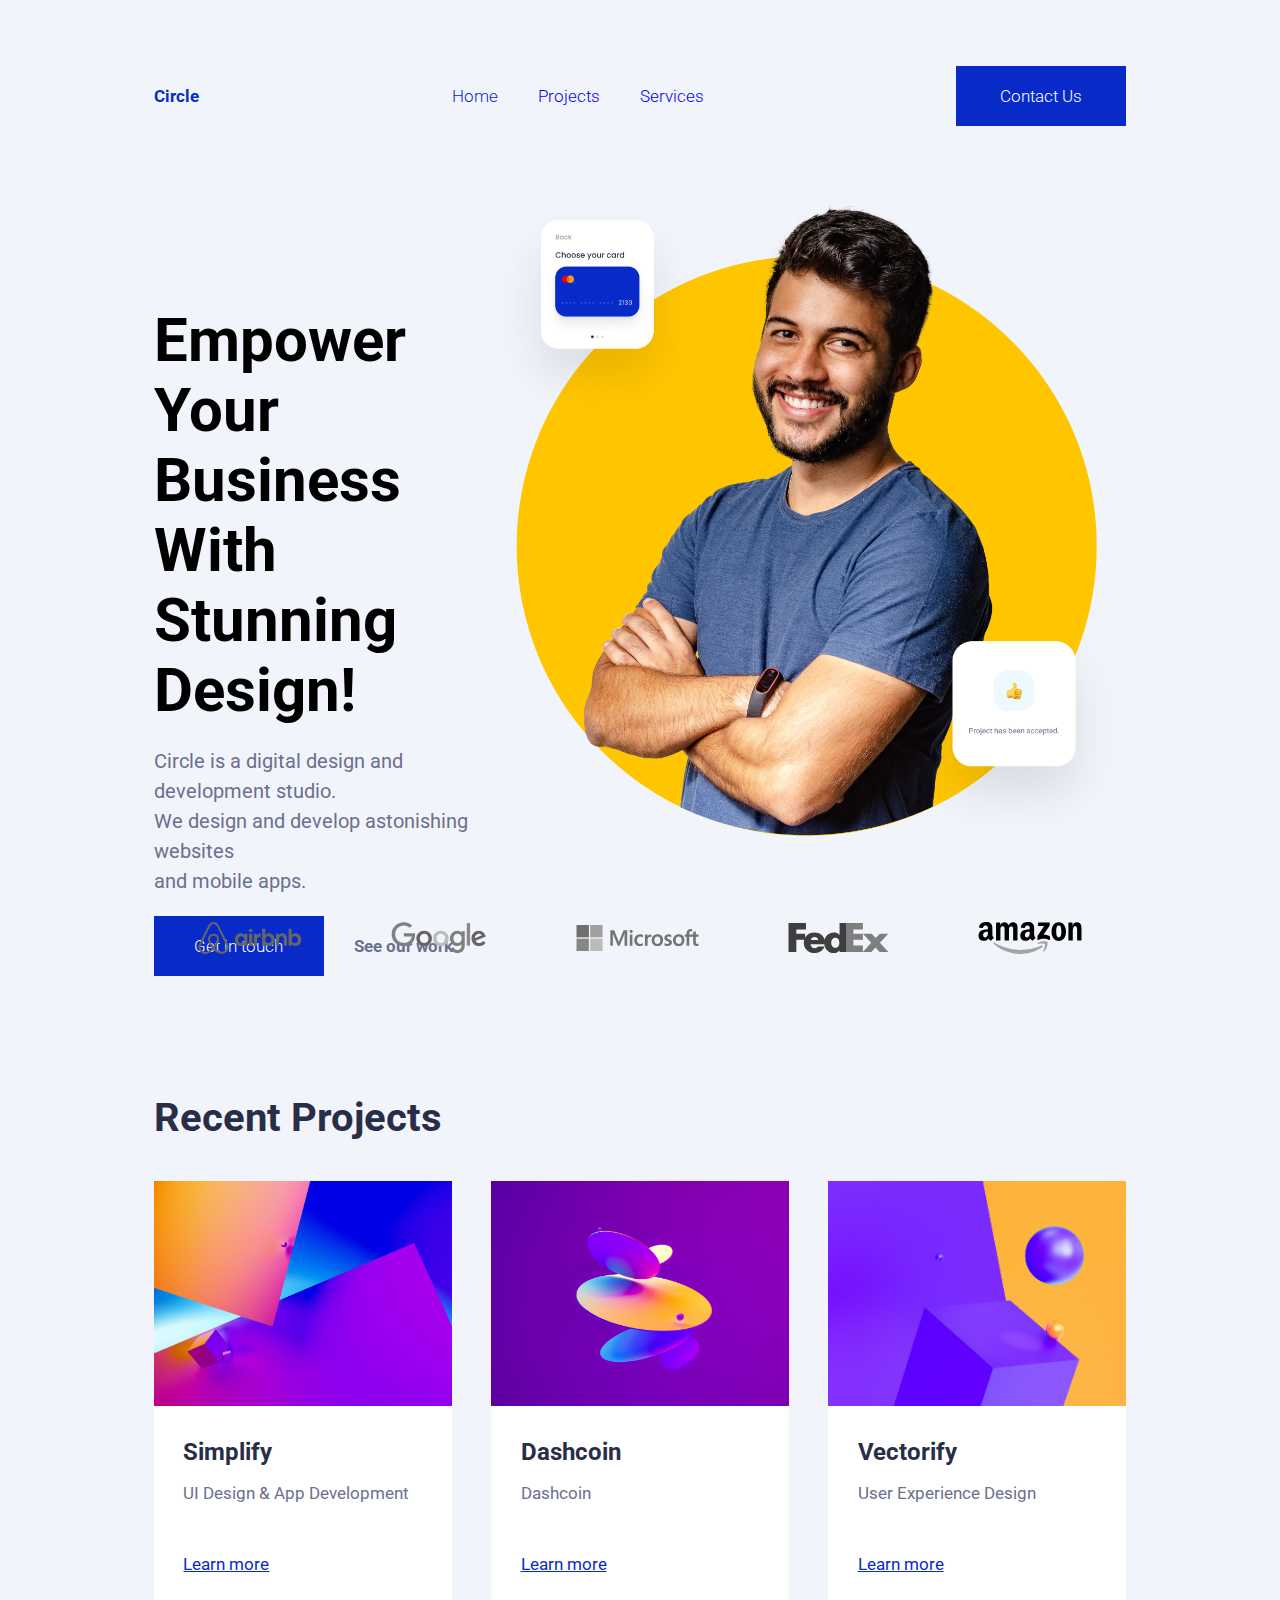
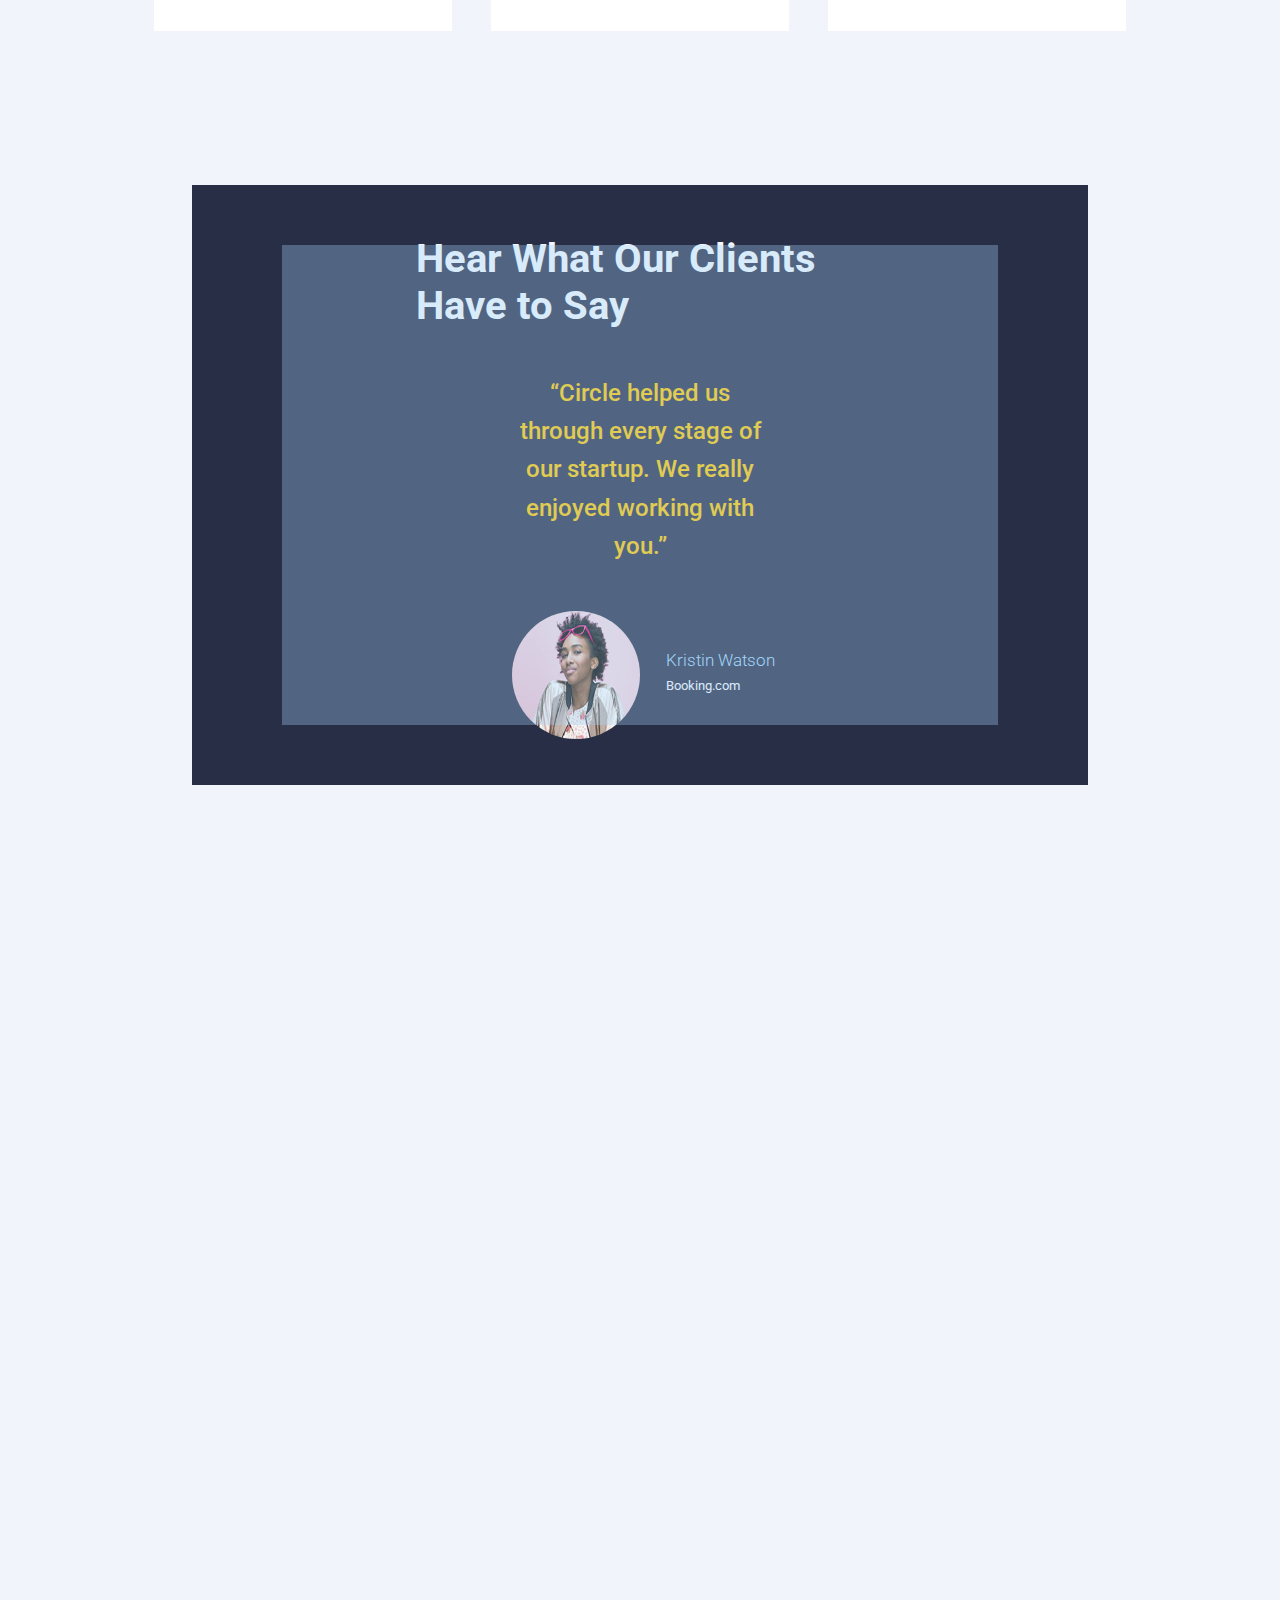
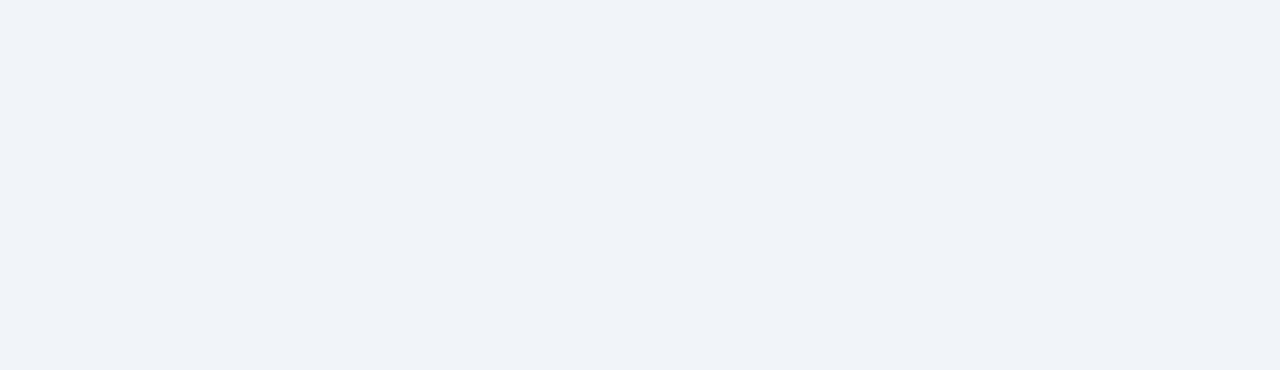
==== index.html @ 587d190e "Add absolute div to testimonial section" ====
<!DOCTYPE html>
<html lang="en">
  <head>
    <meta charset="utf-8" />
    <meta name="viewport" content="width=device-width", initial-scale=1" />
    <link rel="stylesheet"  href="./css/style.css" />
    <title>Circle - Home</title>
  </head>
  <body>
    <nav class="navbar">
      <div class="nav-wrapper">
      <p id="top-logo">Circle</p>
      <ul>
        <li><a id="current-page" href="#">Home</a></li>
        <li><a href="projects.html">Projects</a></li>
        <li><a href="services.html">Services</a></li>
      </ul>
      <div class="contact-btn">
        <a class="link-contact-us" href="#">Contact Us</a>
      </div> 
    </div>
    </nav>

    <!-- Hero Section  -->

    <section class="hero">
      <div class="hero-container">
        <div class="hero-img-container">
          <div class="card-1-wrapper">
            <img alt="card 1" class="hero-card-1" src="./project-assets/hero-section/card-1.png">
          </div>
          <div class="card-2-wrapper">
            <img alt="card 2" class="hero-card-2" src="./project-assets/hero-section/card-2.png">
          </div>
        </div>
        <div class="hero-content">
          <h1>Empower Your </br>Business With </br>Stunning Design!</h1>
          <p class="hero-explain">Circle is a digital design and development studio. </br>We design and develop astonishing websites</br> and mobile apps.</p>
          <div class="hero-content-bottom-wrapper">
            <div class="contact-btn visible">
              <a class="link-get-touch" href="#">Get in touch</a>
            </div> 
            <p class="see-work">See our work</p>
          </div>
        </div>
      </div>
    </section>

    <!-- Clients Section  -->

    <section>
        <div class="client-wrapper">
          <img class="client-logo" alt="Aribnb logo" src="./project-assets/logos/airbnb-logo.svg">
          <img class="client-logo" alt="Google logo" src="./project-assets/logos/google-logo.svg">
          <img class="client-logo" alt="Microsoft logo" src="./project-assets/logos/microsoft-logo.svg">
          <img class="client-logo" alt="Fedex logo" src="./project-assets/logos/fedex-logo.svg">
          <img class="client-logo" alt="amazon logo" src="./project-assets/logos/amazon-logo.svg">
        </div>
    </section>
    
    <!-- Projects Section  -->

    <section class="projects-section">
      <div class="project-container">
        <h3>Recent Projects</h3>
        <div class="projects">
          <article class="single-project">
           <div class="project-img-container" id="project-img-container-1"> 
          </div>
          <div class="project-text">
           <h4 class="project-title">Simplify</h4>
           <p class="project-description">UI Design & App Development</p>
           <a class="learn-more" href="#">Learn more</a>
          </div>
          </article>
          <article class="single-project">
            <div class="project-img-container" id="project-img-container-2"> 
            </div>
            <div class="project-text">
            <h4 class="project-title">Dashcoin</h4>
            <p class="project-description">Dashcoin</p>
            <a class="learn-more" href="#">Learn more</a>
            </div>
           </article>
           <article class="single-project">
            <div class="project-img-container" id="project-img-container-3"> 
            </div>
            <div class="project-text">
            <h4 class="project-title">Vectorify</h4>
            <p class="project-description">User Experience Design</p>
            <a class="learn-more" href="#">Learn more</a>
            </div>
           </article>
        </div>
      </div>
    </section>

    <section class="testimonial">
      <div class="testimonial-container">
        <div class="emoji">
          <!-- emoji -->
        </div>
        <div class="testimonial-text-content">
          <h3 id="h3-testimonial">Hear What Our Clients Have to Say</h3>
          <p class="text-yellow">“Circle helped us through every stage of our startup. We really enjoyed working with you.”</p>
          <div id="testimonial-profile">
            <img id="testimonial-profile-img" alt="testimonial client image" src="./project-assets/testimonial-section/profile.png">
            <div id="profile-txt-grp">
              <p>Kristin Watson</p>
              <p>Booking.com</p>
            </div>
          </div>
        </div>
      </div>
    </section>

    <section class="services">

    </section>

    <section class="CTA">

    </section>
    
    <footer>

    </footer>
    <script type="text/javascript" src="./js/index.js"></script>
  </body>
</html>
---- css/style.css ----
/*
Color styles

Deep blue: 072AC8
Light blue: 43D2FF
3rd light blue: A2D6F9
4th light blue: D1EDFF

Blakish: 292E47
Grey: 6B708D
Light Grey: F2F4FC
4th Grey: ECF7FF

Yellow: FFC600


Text Styles

Heading H1 60 Bold
Heading H2 50 Bold
Heading H3 40 Bold
Heading H4 24 Bold
Body Intro Text 24 Medium
Body Intro Text 20 Regular
Headline Text 17 Regular
Headline Text 17 Medium
Caption 1 Text 15 Regular
Caption 2 Text 13 Regular

*/

@import url('https://fonts.googleapis.com/css?family=Roboto+Condensed:700|Roboto:100,300,700');


html {
  font-size: 17px;
  /* line-height: 22.1px; */
  margin: 0px;
  padding: 0px;
}

body {
  background-color: #F2F4FC;
  font-family: 'Roboto';
  font-weight: 300;
  margin: 0px;

      /* TEMP CHANGE */
      height: 3500px;
}

h1 {
  font-size: 60px;
  font-weight: 700;
  line-height: 70px;
  text-align: center;
  margin-bottom: 20px;
}

h3 {
  font-size: 40px;
  font-weight: 700;
  line-height: 47px;
  text-align: left;
  /* margin-bottom: 20px; */
  color: #292E47;
  text-align: center;
}

h4 {
  font-size: 24px;
  font-weight: 700;
  color: #292E47;
  margin-bottom: 10px;
}

.navbar {
  height: 70px;
  width: 100vw;
}

.nav-wrapper {
  display: flex;
  flex-direction: row;
  justify-content: space-between;
  align-items: center;
  margin: 0px 10px;
  height: 52px;
}

.navbar ul {
  display: flex;
  flex-flow: row wrap;
  align-items: center;
  gap: 30px;
  padding: 0;
  margin: 0;
}

#top-logo {
  font-weight: 700;
  color: #072AC8;
}

.navbar ul li{
  list-style: none;
}

.navbar a {
  text-decoration: none;
}

#current-page {
  color: #072AC8;
}

.contact-btn {
  display:none;

  background-color: #072AC8;
  padding: 4px 10px;
  width: 150px;
  height: 52px;
  justify-content: center;
  align-items: center;

}


/* Hero Section */

.hero {
  min-height: 1250px;
}

.hero-container {
  width: 100vw;
  height: 40vh;
}

.hero-img-container {
  display: grid;
  grid-template-columns: 1fr 1fr;
  grid-template-rows: 1fr 1fr;
  grid-template-areas: "top-left  . "
                       /* ". . ." */
                       ". bottom-right";
  height: 90vh;
  background-image: url(/project-assets/hero-section/hero-image.png);
  background-repeat: no-repeat;
  background-size: contain;
  background-position: center center ;
}

.card-1-wrapper {
  grid-area: top-left ;
  min-height: 0;
  position: relative;
  /* max-width: 70%; */

}

.card-2-wrapper {
  grid-area: bottom-right ;
  min-height: 0;
  position: relative;
  /* max-width: 50%; */
}

.hero-card-1 {
  width: 70%;
}

.hero-card-2 {
  position: absolute;
  right: 0px;
  bottom: 0;
  width: 70%;
}



.hero-content {
  margin: 0px 10px;
  gap: 20px;
}



.hero-explain {
  font-size: 20px;
  font-weight: 400;
  text-align: center;
  margin: 0px 0px 20px;
  color: #6B708D;
  font-style: normal;
  line-height: 150%;
}

.visible {
  display: flex;
}

.link-get-touch {
  color: #FFF;
  text-decoration: none;
}

.see-work {
  font-weight: 700;
  font-size: 17px;
  line-height: 22.1px;
  color: #6B708D;
}

.hero-content-bottom-wrapper {
  display: flex;
  flex-direction: column;
  justify-content: center;
  align-items: center;
}


/* Client Section */

.client-wrapper {
  display: none;
}

/* Projects Section */ 

.project-container {
  margin-top: 60px;
}

.single-project {
  margin: 10px 10vw 50px 10vw ;
  height: 60vh;
  background-color: #FFF;
}

.project {
  display: flex;
  flex-flow: column nowrap;
  justify-content: center;
  align-items: center;
}

.project-img-container {
  background-repeat: no-repeat;
  background-size: cover;
  height: 60%;
}

.project-text {
  margin-left: 10%;

}

.project-description {
  color: #6B708D;
  font-size: 17px;
  font-weight: 400;
  margin-bottom: 8vw;
}

.learn-more {
  color: #072AC8;
  font-size: 17px;
  font-weight: 400;
}

#project-img-container-1 {
  background-image: url(/project-assets/projects-section/1.jpg);
}

#project-img-container-2 {
  background-image: url(/project-assets/projects-section/2.jpg);
}

#project-img-container-3 {
  background-image: url(/project-assets/projects-section/3.jpg);
}


/* TEstimonial Section */
.testimonial {
  background-color: #292E47;
  height: 600px;
  }

  .testimonial-text-content {
    display: flex;
    flex-direction: column;
    align-items: center;
    gap: 25px;
  }

  #h3-testimonial {
    color: #F4F6FC;
    margin: 0 25% ;
    padding-top: 50px;
  }

  .text-yellow {
    color: #FFC600;
    margin: 20px 25vw;
    line-height: 38.4px;
    font-size: 24px;
    font-weight: 500;
    text-align: center;
  }

  #testimonial-profile {
    display: flex;
    flex-flow: row nowrap;
    justify-content: space-evenly;
    align-items: center;
    width: 20vw;
    gap: 2vw;
  }

  #testimonial-profile-img {
    width: 10vw;
    height: 10vw;
    border-radius: 50%;
  }

  #profile-txt-grp p:first-child {
    color: #A2D6F9;
    width: 120px;
    line-height: 1px;
  }

  #profile-txt-grp p:last-child {
    font-weight: 400;
    font-size: 13px;
    line-height: 15px;
    color: #F4F6FC;
  }

/* ------------------------          Starting Media Queries -----------------------------------*/

@media (min-width: 640px) {

  body {
    margin: 0px 12vw;

  }

  .navbar {
    height: 122px;
    margin: 0px 0px;
    width: 100%;
  }

  .nav-wrapper {
    height: 52px;
    margin: 70px 0px 0px;
  }

  .navbar ul {
    align-items: flex-start;
    gap: 40px;
    padding: 0;
  }

  #top-logo {
    padding: 0;
  }

  .contact-btn {
    display:flex;
    }

    .link-contact-us {
      color: #FFF;
      text-decoration: none;
    }

    /* Hero Section */

    .hero {
      /* margin-top: 20px; */
      /* width: 100%; */
      min-height: 500px;
    }

    .hero-container {
      width: 100%;
      display: flex;
      flex-flow: row-reverse nowrap;
      align-items: center;
      height: 650px;
    }

    .hero-img-container {
      display: grid;
      grid-template-columns: 1fr 1fr;
      grid-template-rows: 1fr 1fr 1fr;
      grid-template-areas: "top-left  . "
                           ". ."
                           ". bottom-right";
      height: 100%;

    }

    .hero-content {
      margin: 0px 0px;
      height: 422px;
      width: 80%;
      display: flex;
      flex-flow: column nowrap;
      align-items: flex-start;
    }

    .hero-content-bottom-wrapper {
      /* display: flex; */
      flex-direction: row;
      gap: 30px;
    }

    .hero-card-1 {
      width: 70%;
    }

    .hero-card-2 {
      position: absolute;
      right: 0px;
      bottom: 0;
      /* width: 50%; */
    }

    h1, .hero-explain {
      margin: 0;
      text-align: left;
    }
    
/* Client Section */

.client-wrapper {
  display: flex;
  flex-flow: row wrap;
  justify-content: space-around;
  align-items: center;
  margin-top: 80px;
}

.client-logo {
  -webkit-filter: grayscale(100%); /* Safari 6.0 - 9.0 */
  filter: grayscale(100%);
}

h3 {
  text-align: left;
}

.projects {
  display: flex;
  flex-flow: row nowrap;
  justify-content: space-between;
  align-items: center;
  gap: 3vw;
}

.project-img-container {
  height: 50%;
}

.single-project {
  margin: 0;
  width: -webkit-fill-available;
  height: 50vh;
}

.project-description {
  margin-bottom: 4vw;
}

.project-container {
  margin-top: 140px;
}

/* TEstimonial Section */

.testimonial {
  margin: 12vw 3vw;
}

.testimonial-container {
  position: relative;
  height: 100%;
}


.emoji {
  position: absolute;
  width: 80%;
  height: 80%;
  background-color: #A2D6F955;
  top: 0;
  bottom: 0;
  left:0;
  right:0;

  margin: auto; 
 
}


}
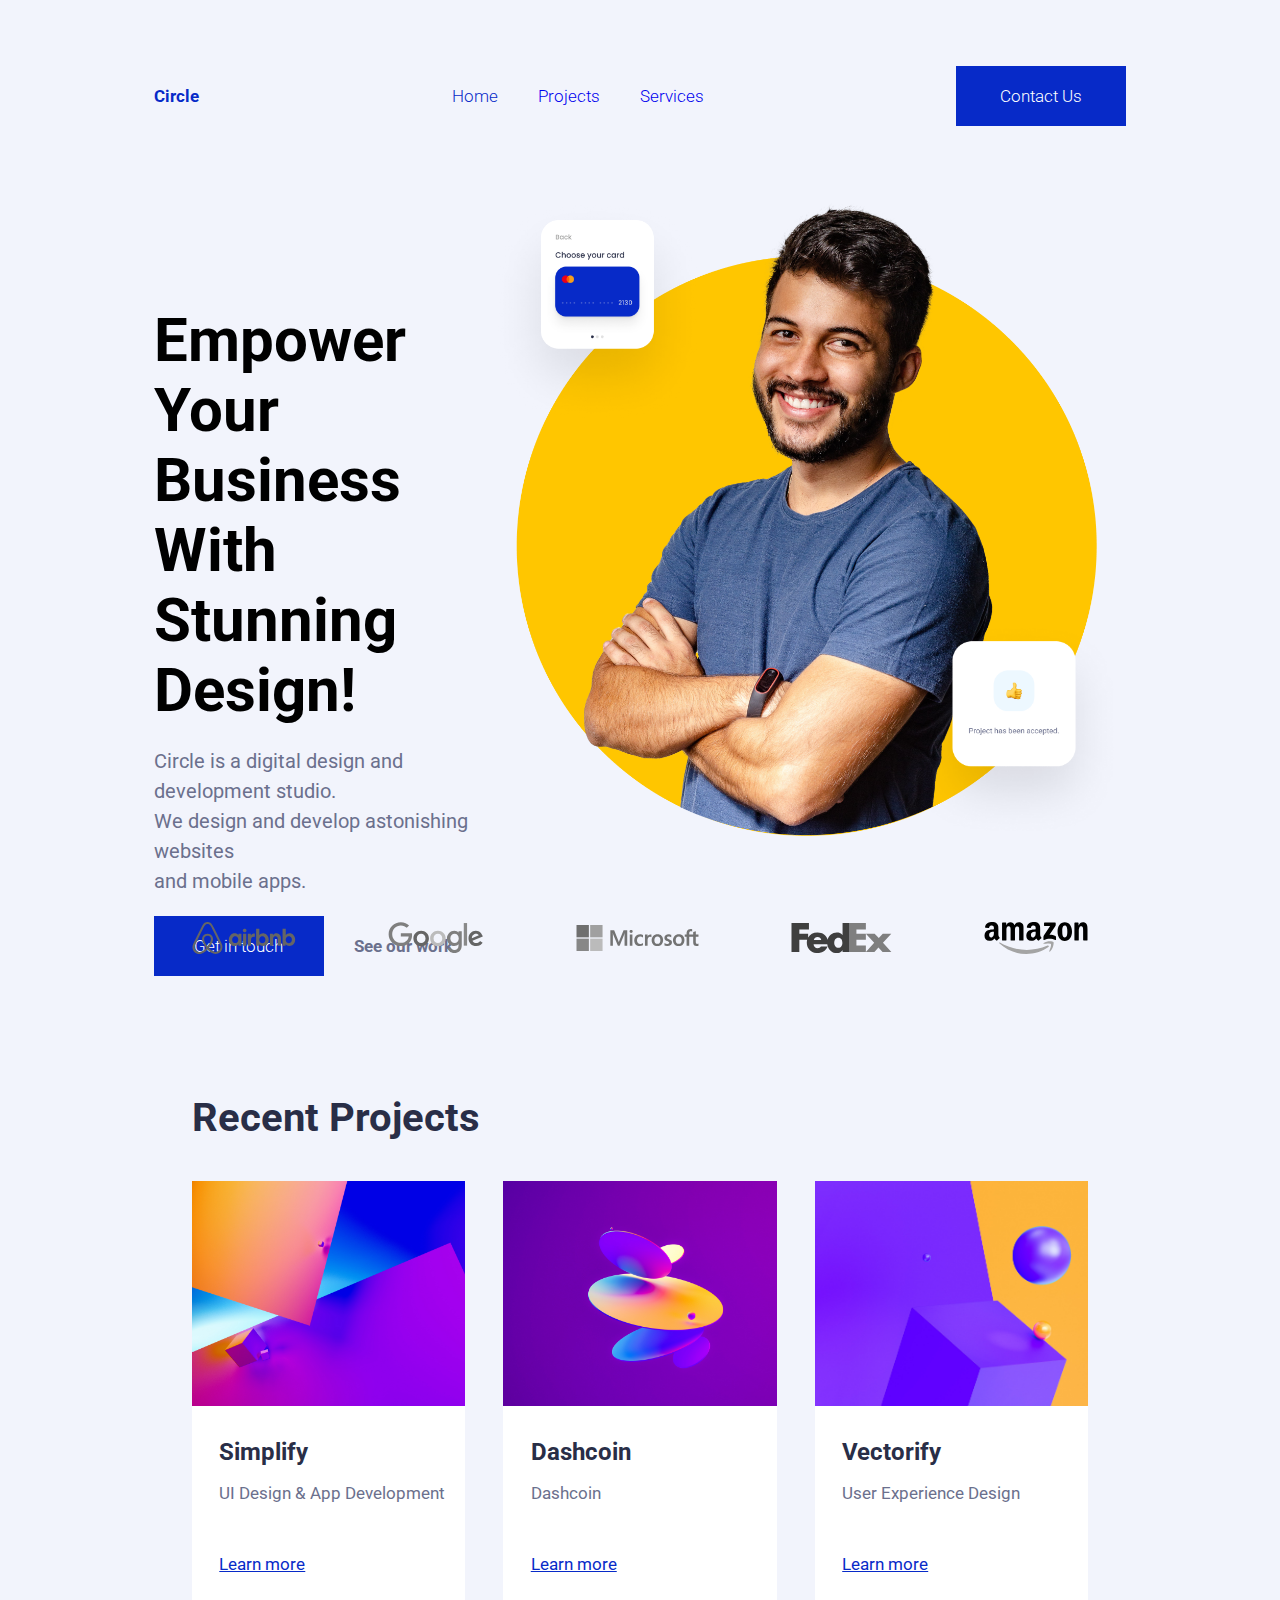
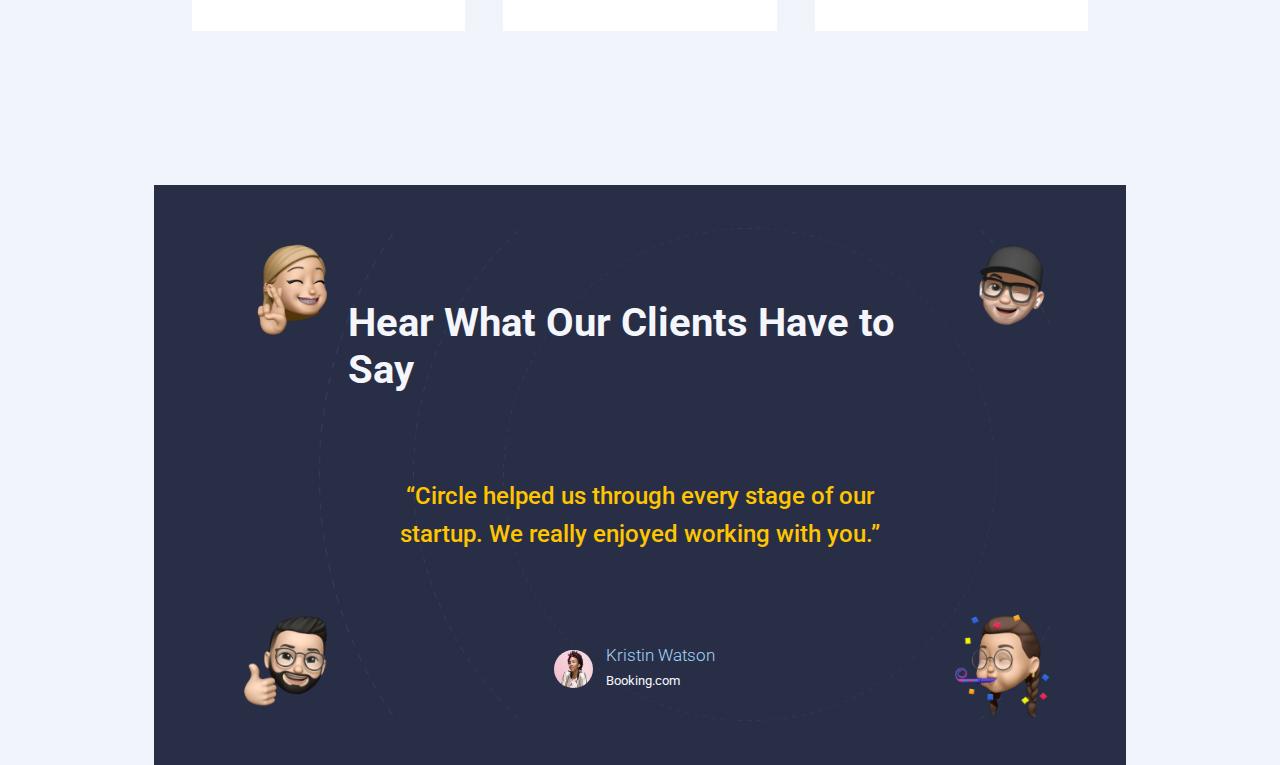
==== commit e593ddfd: "Complete testimonial section" ====
--- a/index.html
+++ b/index.html
@@ -97,8 +97,18 @@
 
     <section class="testimonial">
       <div class="testimonial-container">
+        <div class="emoji orbits">
+
+        </div>
         <div class="emoji">
-          <!-- emoji -->
+          <div class="emoji-template emoji-top-left">
+          </div>
+          <div class="emoji-template emoji-top-right">
+          </div>
+          <div class="emoji-template emoji-bottom-left">
+          </div>
+          <div class="emoji-template emoji-bottom-right">
+          </div>
         </div>
         <div class="testimonial-text-content">
           <h3 id="h3-testimonial">Hear What Our Clients Have to Say</h3>
--- a/css/style.css
+++ b/css/style.css
@@ -37,6 +37,7 @@
   /* line-height: 22.1px; */
   margin: 0px;
   padding: 0px;
+  height: 100%;
 }
 
 body {
@@ -44,9 +45,7 @@
   font-family: 'Roboto';
   font-weight: 300;
   margin: 0px;
-
-      /* TEMP CHANGE */
-      height: 3500px;
+  height: 100%;
 }
 
 h1 {
@@ -286,15 +285,18 @@
 /* TEstimonial Section */
 .testimonial {
   background-color: #292E47;
-  height: 600px;
+  height: 580px;
   }
 
   .testimonial-text-content {
     display: flex;
     flex-direction: column;
     align-items: center;
+    justify-content: space-evenly;
+    height: 100%;
     gap: 25px;
   }
+
 
   #h3-testimonial {
     color: #F4F6FC;
@@ -314,10 +316,10 @@
   #testimonial-profile {
     display: flex;
     flex-flow: row nowrap;
-    justify-content: space-evenly;
+    justify-content: center;
     align-items: center;
     width: 20vw;
-    gap: 2vw;
+    gap: 1vw;
   }
 
   #testimonial-profile-img {
@@ -441,9 +443,9 @@
 .client-wrapper {
   display: flex;
   flex-flow: row wrap;
-  justify-content: space-around;
-  align-items: center;
-  margin-top: 80px;
+  justify-content: space-between;
+  align-items: center;
+  margin: 80px 3vw;
 }
 
 .client-logo {
@@ -453,6 +455,10 @@
 
 h3 {
   text-align: left;
+}
+
+.projects-section {
+  margin: auto 3vw;
 }
 
 .projects {
@@ -484,7 +490,7 @@
 /* TEstimonial Section */
 
 .testimonial {
-  margin: 12vw 3vw;
+  margin: 12vw 0;
 }
 
 .testimonial-container {
@@ -492,21 +498,72 @@
   height: 100%;
 }
 
+.testimonial-text-content {
+  gap: 0px;
+}
+
+#h3-testimonial {
+  margin: 0 20%;
+}
+
+.text-yellow {
+  margin: 20px 18vw;
+}
+
+#testimonial-profile-img {
+  width: 3vw;
+  height: 3vw;
+}
 
 .emoji {
   position: absolute;
-  width: 80%;
-  height: 80%;
-  background-color: #A2D6F955;
+  width: 85%;
+  height: 85%;
   top: 0;
   bottom: 0;
   left:0;
   right:0;
-
   margin: auto; 
  
 }
 
-
-}
-
+.emoji-template {
+  position: absolute;
+  width: 13%;
+  height: 25%;
+  background-repeat: no-repeat;
+  background-size: cover;
+}
+
+.emoji-top-left {
+  top: 0;
+  left: 0;
+  background-image: url(/project-assets/testimonial-section/memoji-1.png);
+}
+
+.emoji-top-right {
+  top: 0;
+  right: 0;
+  background-image: url(/project-assets/testimonial-section/memoji-2.png);
+}
+
+.emoji-bottom-left {
+  bottom: 0;
+  left: 0;
+  background-image: url(/project-assets/testimonial-section/memoji-3.png);
+}
+
+.emoji-bottom-right {
+  bottom: 0;
+  right: 0;
+  background-image: url(/project-assets/testimonial-section/memoji-4.png);
+}
+
+.orbits {
+  background-image: url(/project-assets/testimonial-section/orbit.png);
+  background-repeat: no-repeat;
+  background-size: cover;
+}
+
+}
+
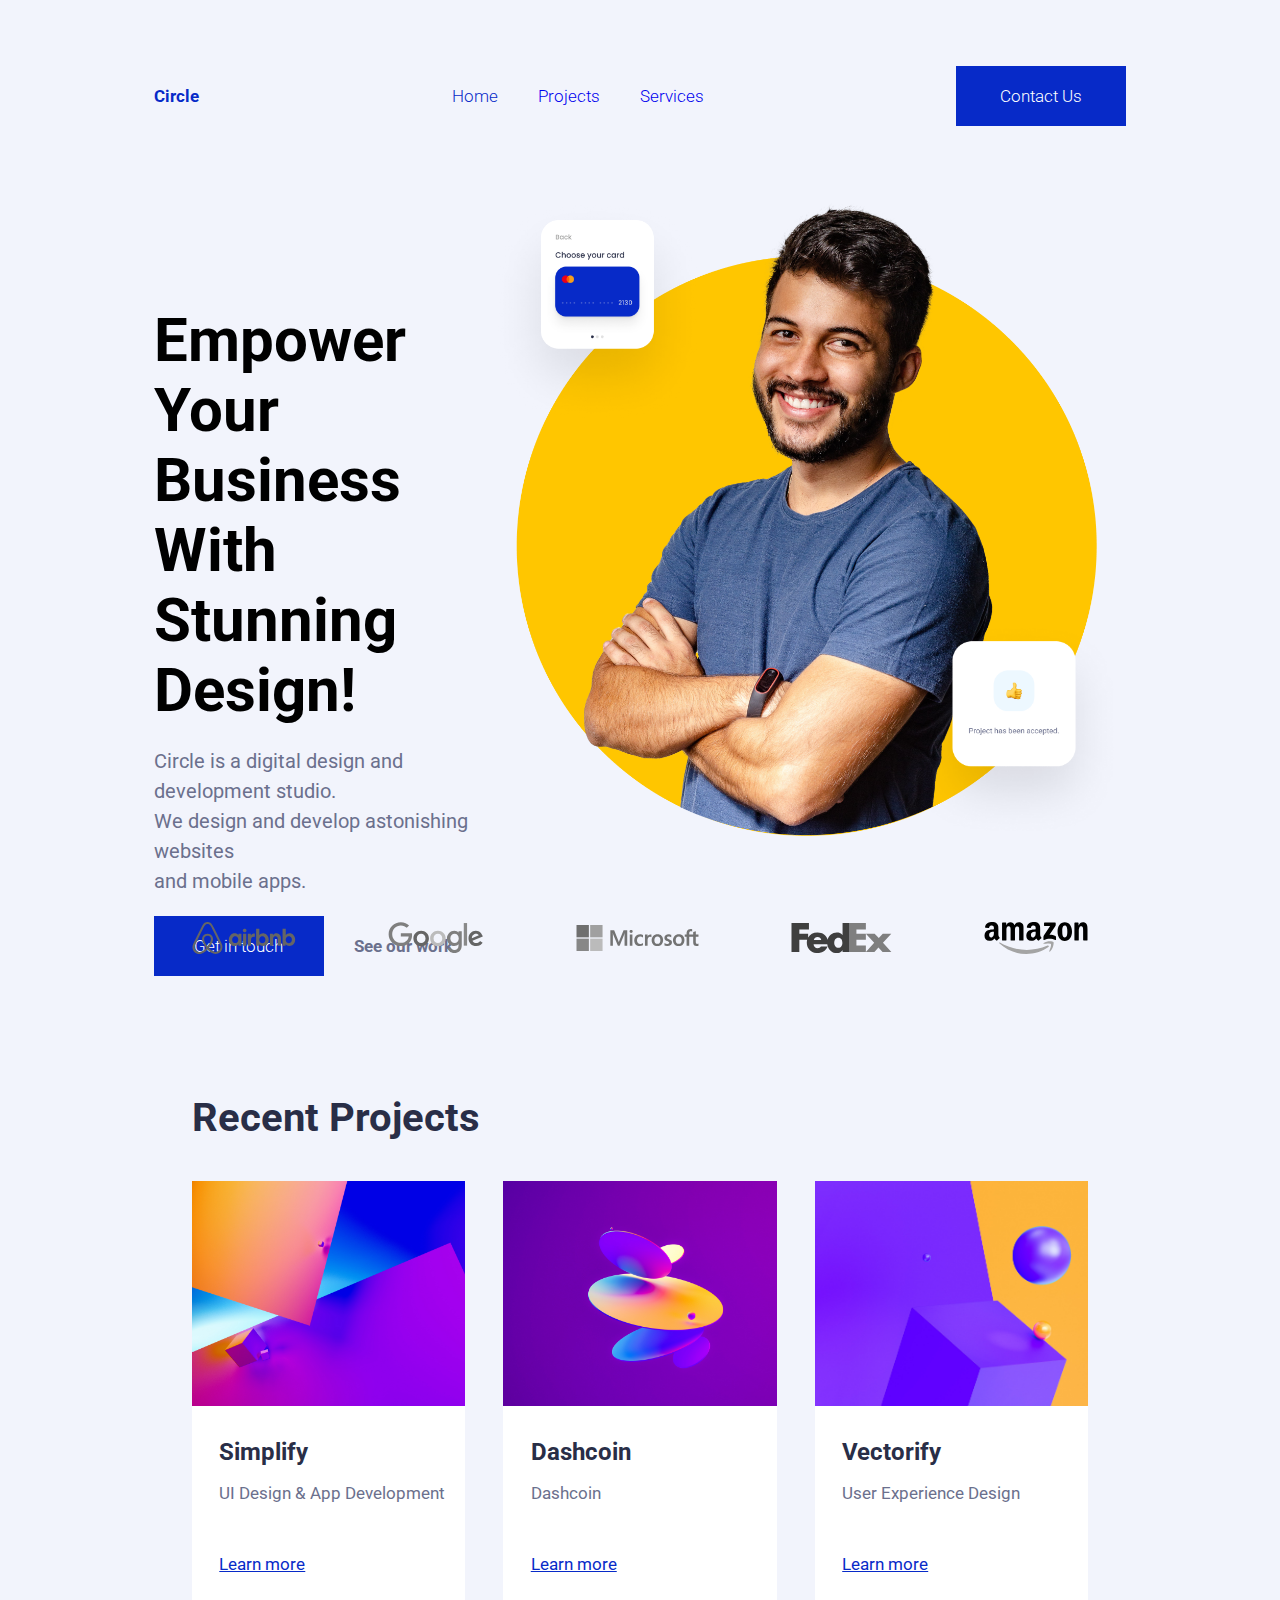
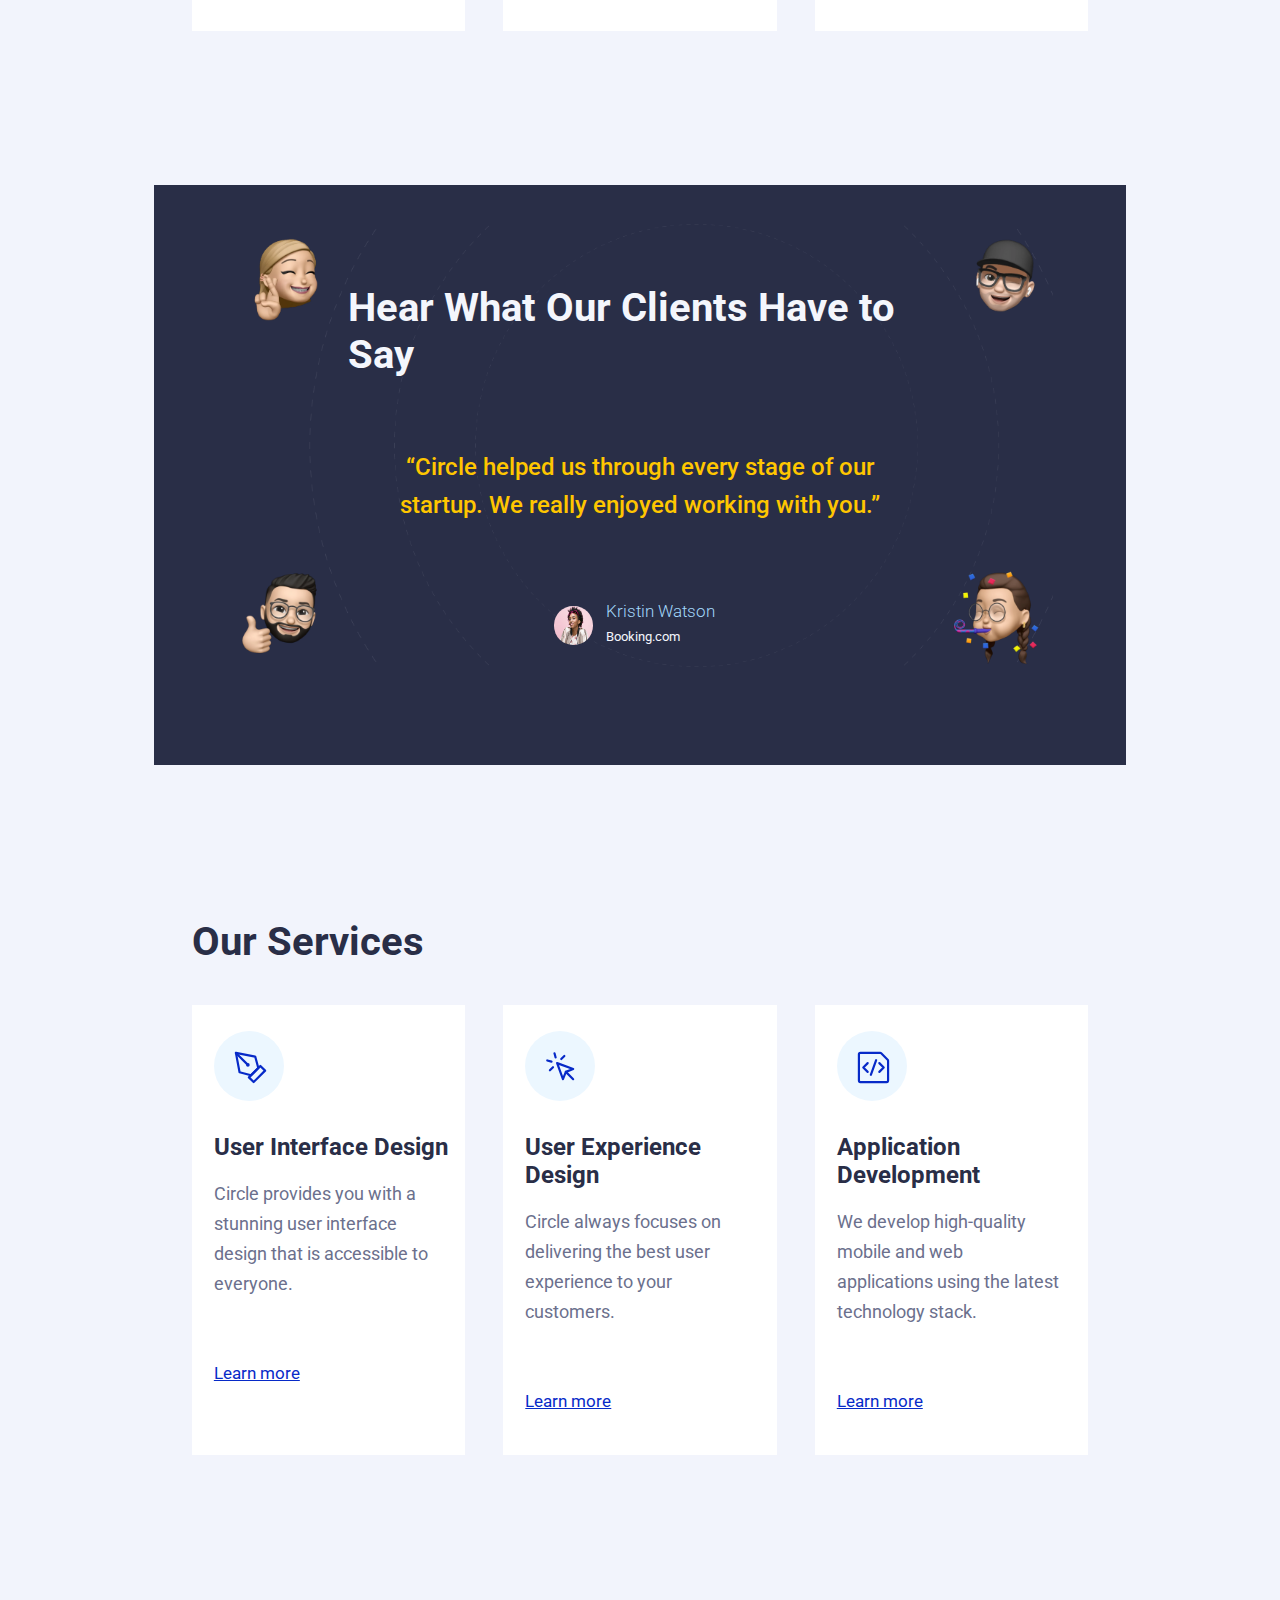
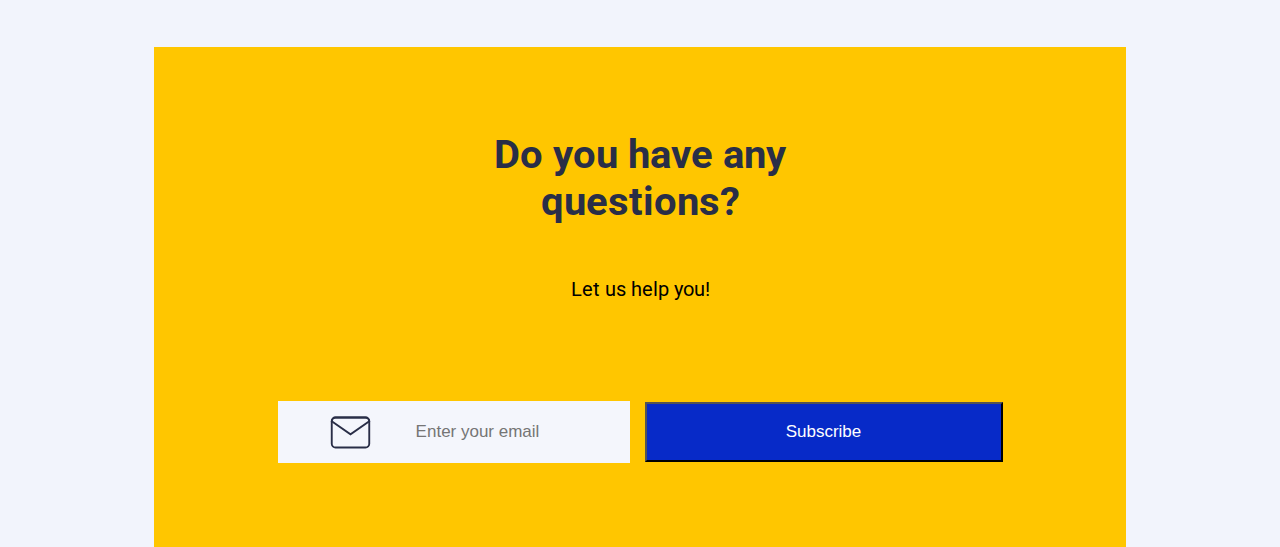
==== commit fed745fb: "Complete CTA section" ====
--- a/index.html
+++ b/index.html
@@ -12,11 +12,11 @@
       <p id="top-logo">Circle</p>
       <ul>
         <li><a id="current-page" href="#">Home</a></li>
-        <li><a href="projects.html">Projects</a></li>
-        <li><a href="services.html">Services</a></li>
+        <li><a href="./pages/projects.html">Projects</a></li>
+        <li><a href="./pages/services.html">Services</a></li>
       </ul>
       <div class="contact-btn">
-        <a class="link-contact-us" href="#">Contact Us</a>
+        <a class="link-contact-us" href="./pages/contact-us.html">Contact Us</a>
       </div> 
     </div>
     </nav>
@@ -38,7 +38,7 @@
           <p class="hero-explain">Circle is a digital design and development studio. </br>We design and develop astonishing websites</br> and mobile apps.</p>
           <div class="hero-content-bottom-wrapper">
             <div class="contact-btn visible">
-              <a class="link-get-touch" href="#">Get in touch</a>
+              <a class="link-get-touch" href="./pages/contact-us.html">Get in touch</a>
             </div> 
             <p class="see-work">See our work</p>
           </div>
@@ -95,10 +95,11 @@
       </div>
     </section>
 
+    <!-- Testimonial Section  -->
+
     <section class="testimonial">
       <div class="testimonial-container">
         <div class="emoji orbits">
-
         </div>
         <div class="emoji">
           <div class="emoji-template emoji-top-left">
@@ -124,17 +125,63 @@
       </div>
     </section>
 
+    <!-- Services Section  -->
+
     <section class="services">
-
+      <div class="project-container">
+        <h3>Our Services</h3>
+        <div class="projects">
+          <article class="single-service">
+           <div class="service-img-container"> 
+            <img class="svc-img" alt="User Interface Design Icon" src="./project-assets/services-section/icons/1.svg">
+          </div>
+          <div class="project-text proj-txt">
+           <h4 class="project-title">User Interface Design</h4>
+           <p class="service-description">Circle provides you with a stunning user interface design that is accessible to everyone.</p>
+           <a class="learn-more" href="#">Learn more</a>
+          </div>
+          </article>
+          <article class="single-service">
+            <div class="service-img-container"> 
+              <img class="svc-img" alt="User Interface Design Icon" src="./project-assets/services-section/icons/2.svg">
+            </div>
+            <div class="project-text proj-txt">
+            <h4 class="project-title">User Experience Design</h4>
+            <p class="service-description">Circle always focuses on delivering the best user experience to your customers.</p>
+            <a class="learn-more" href="#">Learn more</a>
+            </div>
+           </article>
+           <article class="single-service">
+            <div class="service-img-container"> 
+              <img class="svc-img" alt="User Interface Design Icon" src="./project-assets/services-section/icons/3.svg">
+            </div>
+            <div class="project-text proj-txt">
+            <h4 class="project-title">Application Development</h4>
+            <p class="service-description">We develop high-quality mobile and web applications using the latest technology stack.</p>
+            <a class="learn-more" href="#">Learn more</a>
+            </div>
+           </article>
+        </div>
+      </div>
     </section>
 
+    <!-- CTA Section  -->
+
     <section class="CTA">
-
+      <div class="CTA-container">
+        <h3 id="h3-CTA">Do you have any questions?</h3>
+        <p>Let us help you!</p>
+          <form class="CTA-interaction" action="/form/submit" method="POST">
+            <input class="email-input" type="email" placeholder="Enter your email" name="email"/>
+            <button class="btn-subscribe">Subscribe</button>
+          </form>
+      </div>
     </section>
     
     <footer>
 
     </footer>
+
     <script type="text/javascript" src="./js/index.js"></script>
   </body>
 </html>
--- a/css/style.css
+++ b/css/style.css
@@ -286,7 +286,15 @@
 .testimonial {
   background-color: #292E47;
   height: 580px;
-  }
+  margin: 12vw 0;
+  }
+
+  
+  .testimonial-container {
+    position: relative;
+    height: 90%;
+  }
+
 
   .testimonial-text-content {
     display: flex;
@@ -341,9 +349,134 @@
     color: #F4F6FC;
   }
 
+
+  .emoji {
+    position: absolute;
+    width: 50%;
+    height: 50%;
+    top: 106px;
+    bottom: 0;
+    left: 0;
+    right: 0;
+  }
+
+  .orbits {
+    background-image: url(/project-assets/testimonial-section/orbit.png);
+    background-repeat: no-repeat;
+    background-size: cover;
+  }
+
+
+  /* Services Section */
+
+  .single-service {
+    margin: 10px 10vw 50px 10vw;
+    height: 40vh;
+    background-color: #FFF;
+    display: flex;
+    flex-direction: column;
+    flex-wrap: nowrap;
+    justify-content: center;
+    align-items: center;
+  }
+
+  .service-img-container {
+    align-self: flex-start;
+    margin-left: 10%;
+    border-radius: 50%;
+    background-color: #ECF7FF;
+    height: 70px;
+    width: 70px;
+    position: relative;
+  }
+
+.svc-img {
+  margin-left: auto;
+  margin-right: auto;
+  position: absolute;
+  width: 50%;
+  height: 50%;
+  top: 19px;
+  left: 19px;
+}
+
+
+.service-description {
+  color: #6B708D;
+  font-size: 20px;
+  line-height: 30px;
+  font-weight: 400;
+  margin-bottom: 8vw;
+  margin-right: 6vw;
+}
+
+/* CTA Section  */
+
+.CTA {
+  background-color: #FFC600;
+  height: 500px;
+}
+
+
+.CTA-container {
+  position: relative;
+  top: 50px;
+}
+
+.CTA-container p {
+  text-align: center;
+  font-size: 20px;
+  font-weight: 400;
+  line-height: 30px;
+  margin-top: 5%;
+  margin-bottom: 10%;
+}
+
+.CTA-interaction {
+  margin-left: auto;
+  margin-right: auto;
+  display: flex;
+  flex-flow: column nowrap;
+  align-items: center;
+  gap: 15px;
+}
+
+#h3-CTA {
+  margin: 0 20vw 6px 20vw;
+  text-align: center;
+}
+
+.email-input {
+background-image: url(/project-assets/newsletter/icon/mail.svg);
+background-repeat: no-repeat;
+background-size: 15%;
+background-position: center left;
+height: 60px;
+width: 300px;
+padding-left: 50px;
+background-origin: content-box;
+position: relative;
+text-align: center;
+font-weight: 400;
+font-size: 17px;
+line-height: 25.5px;
+background-color: #F4F6FC;
+border: none;
+}
+
+.btn-subscribe {
+  color: #FFF;
+  background-color: #072AC8;
+  font-weight: 500;
+  font-size: 17px;
+  height: 60px;
+  width: 358px;
+}
+
+
 /* ------------------------          Starting Media Queries -----------------------------------*/
 
-@media (min-width: 640px) {
+@media screen and (min-width: 640px) {
 
   body {
     margin: 0px 12vw;
@@ -489,14 +622,7 @@
 
 /* TEstimonial Section */
 
-.testimonial {
-  margin: 12vw 0;
-}
-
-.testimonial-container {
-  position: relative;
-  height: 100%;
-}
+
 
 .testimonial-text-content {
   gap: 0px;
@@ -559,11 +685,54 @@
   background-image: url(/project-assets/testimonial-section/memoji-4.png);
 }
 
-.orbits {
-  background-image: url(/project-assets/testimonial-section/orbit.png);
-  background-repeat: no-repeat;
-  background-size: cover;
-}
-
-}
-
+/* Services Section */ 
+
+.services {
+  margin: auto 3vw;
+}
+
+.service-img-container {
+  margin-top: 2vw;
+  margin-left: 8%;
+}
+
+
+.single-service {
+  display: block;
+  margin: 0;
+  width: -webkit-fill-available;
+  height: 50vh;
+}
+
+.proj-txt {
+  margin-left: 8%;
+}
+
+.service-description {
+  font-size: 18px;
+  margin-right: 2vw;
+  margin-bottom: 5vw;
+}
+
+/* CTA Section */
+
+.CTA-container {
+  position: static;
+}
+
+.CTA {
+  margin-top: 15vw;
+  display: flex;
+  flex-wrap: nowrap;
+  flex-direction: row;
+  justify-content: center;
+  align-items: center;
+}
+
+.CTA-interaction {
+  flex-flow: row nowrap;
+  justify-content: center;
+}
+
+}
+
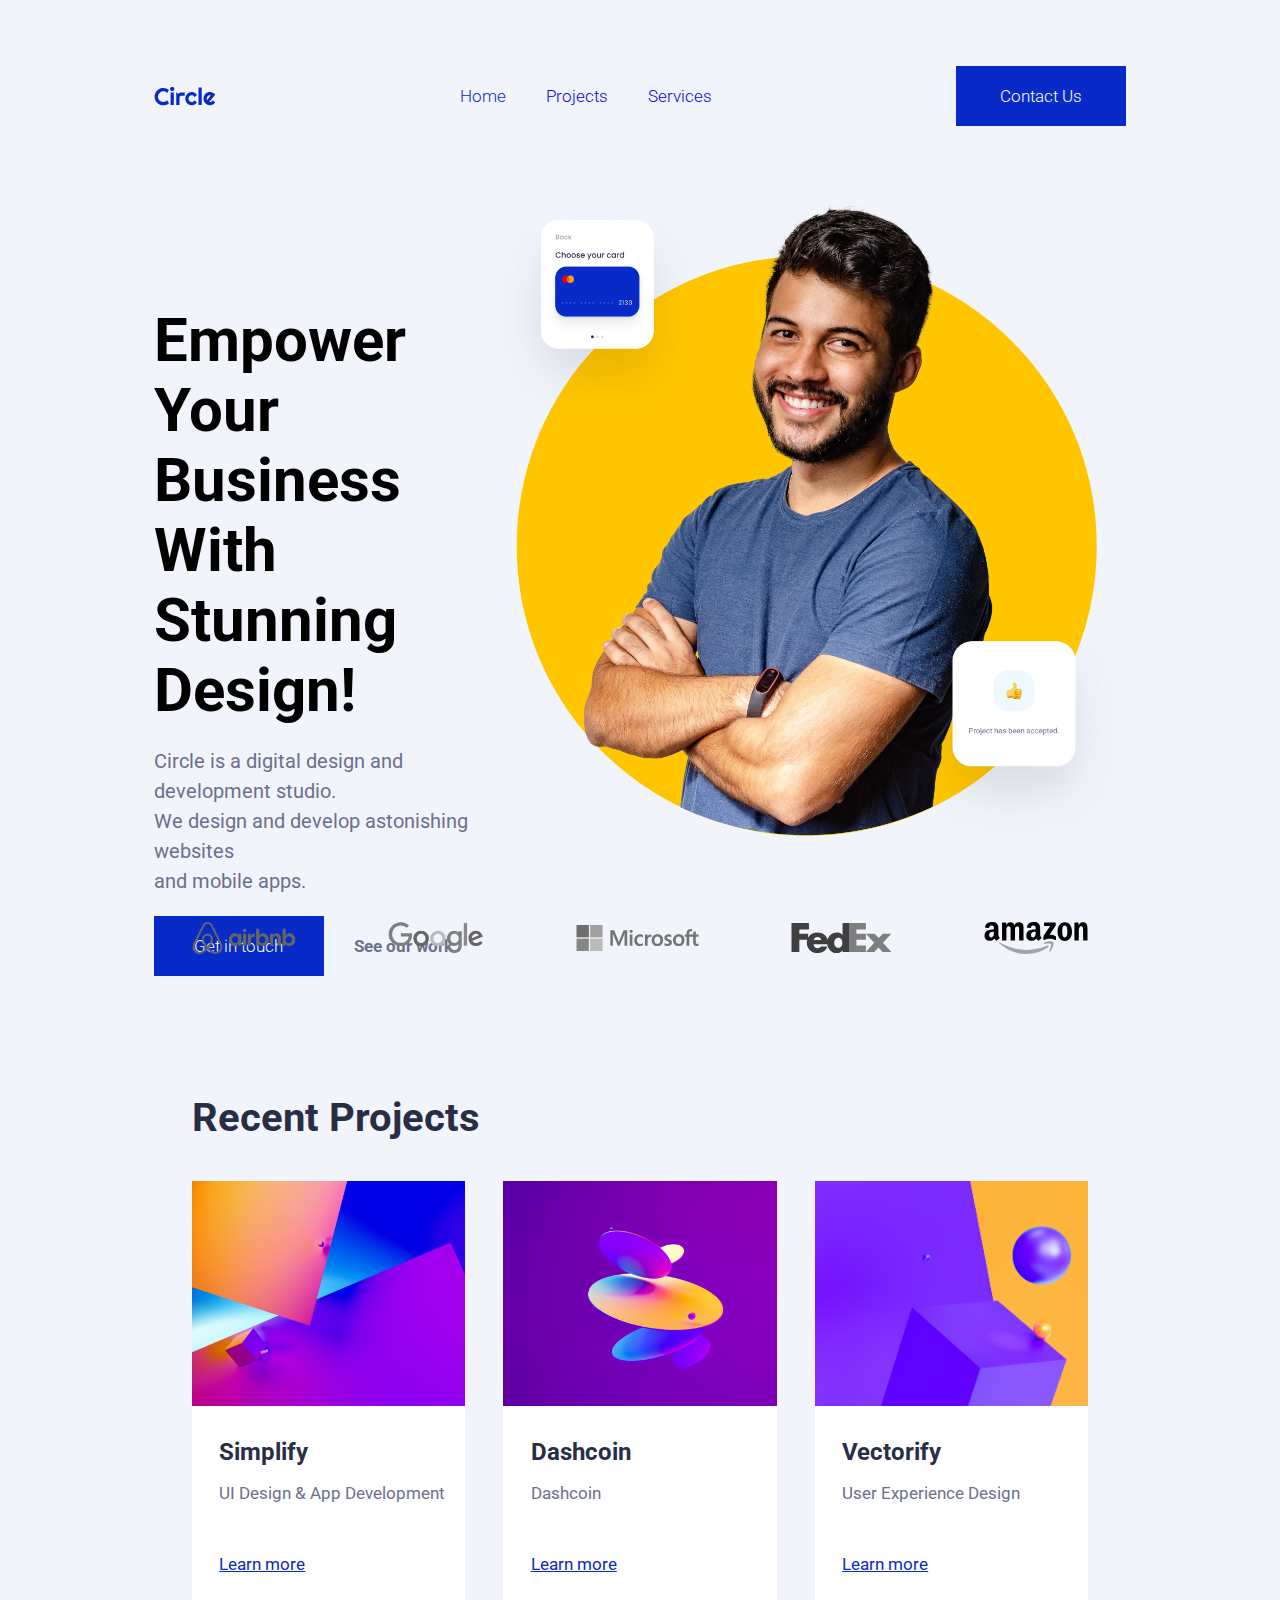
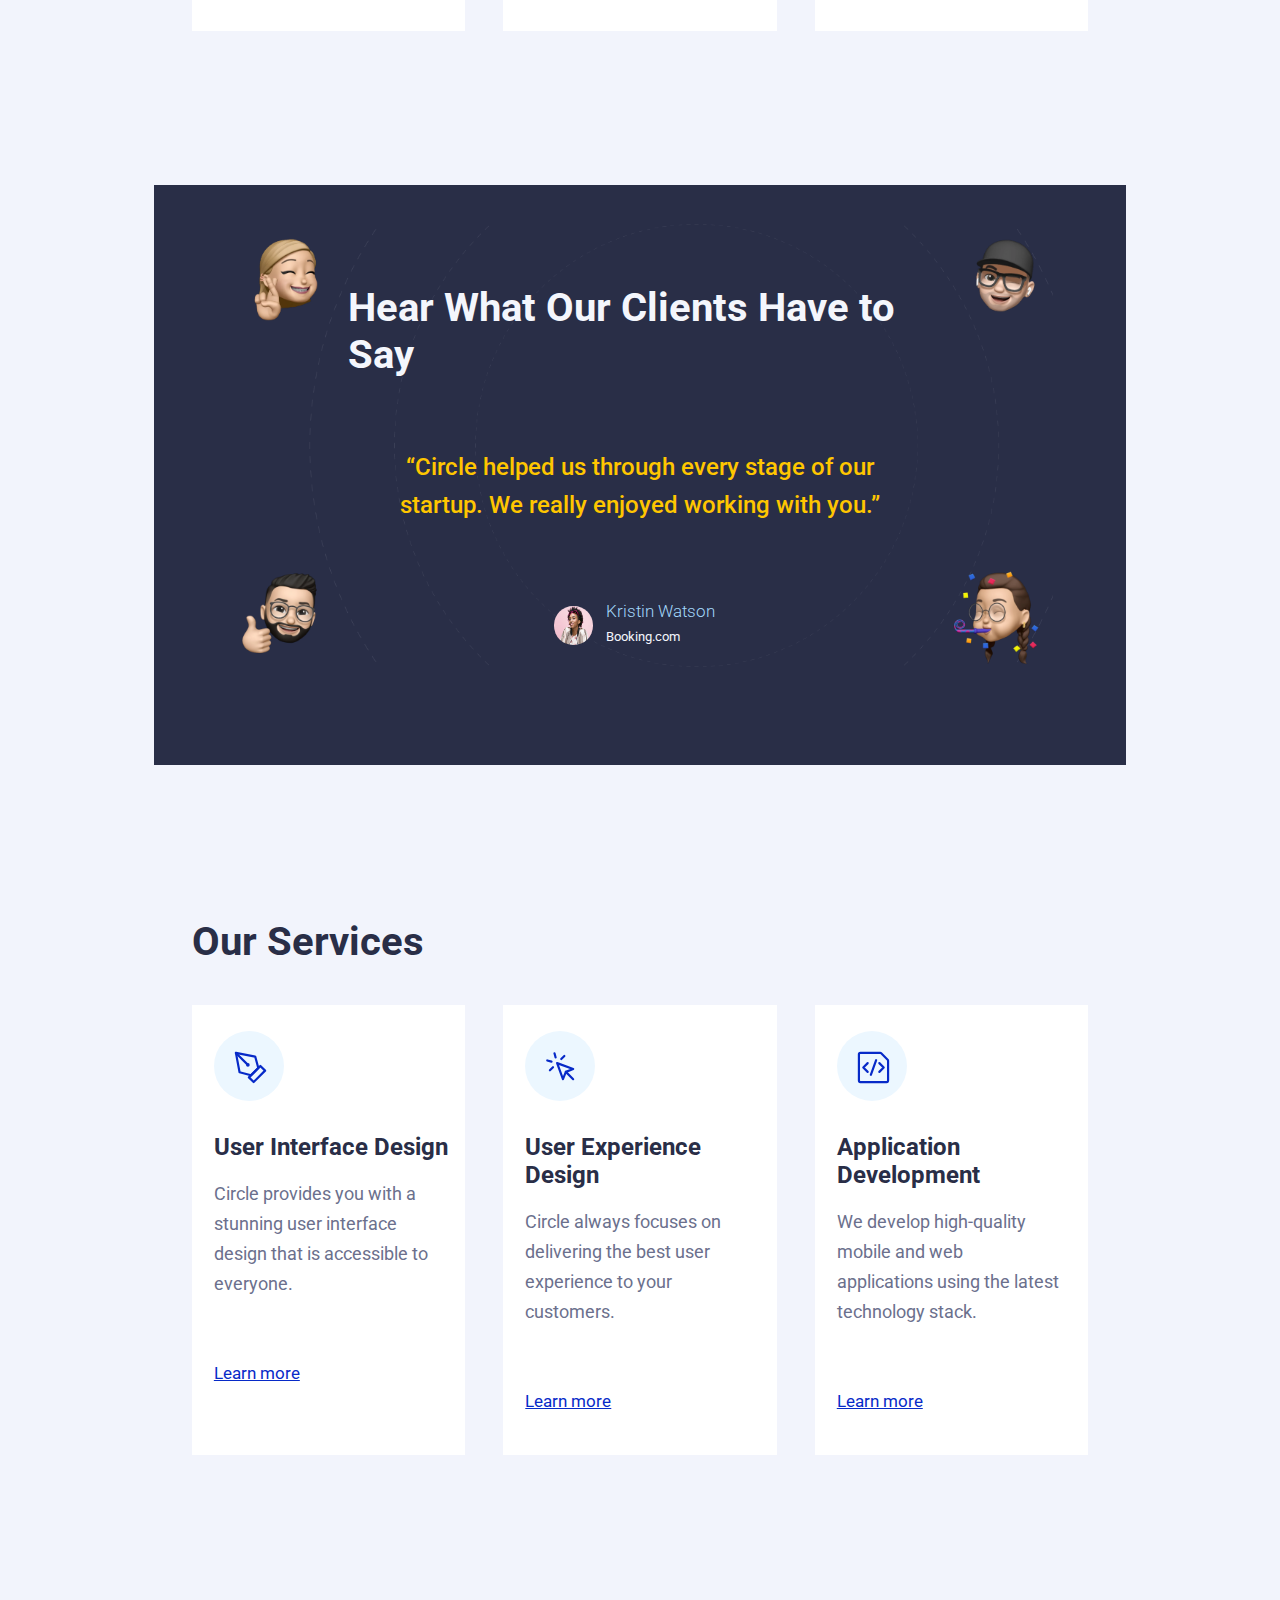
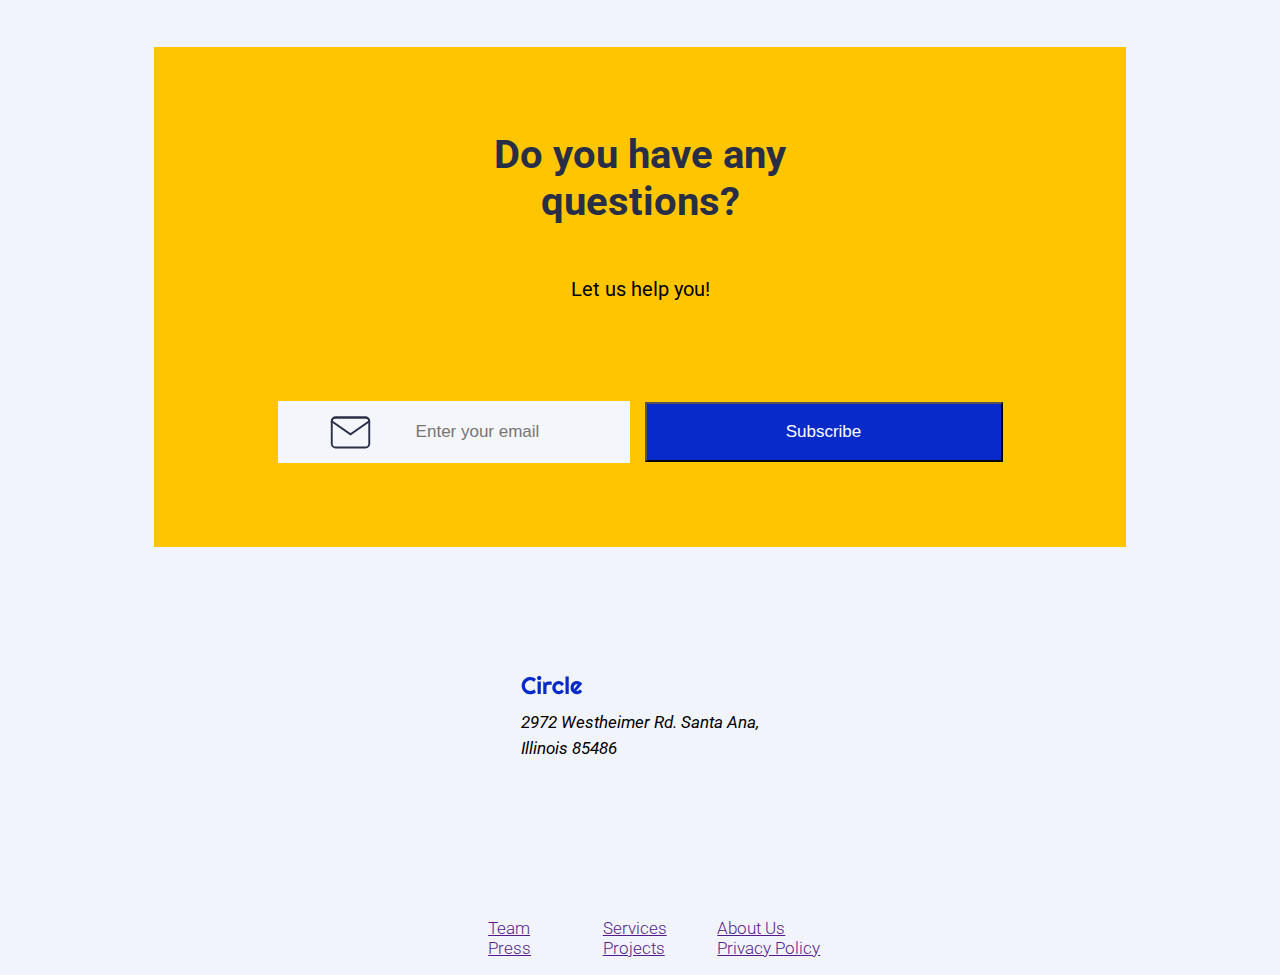
==== commit f43843e5: "Start footer section" ====
--- a/index.html
+++ b/index.html
@@ -9,7 +9,7 @@
   <body>
     <nav class="navbar">
       <div class="nav-wrapper">
-      <p id="top-logo">Circle</p>
+      <img alt="Circle logo" src="./project-assets/logos/circle.svg">
       <ul>
         <li><a id="current-page" href="#">Home</a></li>
         <li><a href="./pages/projects.html">Projects</a></li>
@@ -178,8 +178,25 @@
       </div>
     </section>
     
+    <!-- Footer  -->
+
     <footer>
-
+      <div class="footer-container">
+        <div class="footer-content">
+          <img alt="Circle logo" src="./project-assets/logos/circle.svg">
+          <address class="address">2972 Westheimer Rd. Santa Ana, </br> Illinois 85486 </address>
+        </div>
+        <div class="footer-links">
+          <ul>
+            <li><a href="" target="_blank">Team</a></li>
+            <li><a href="" target="_blank">Services</a></li>
+            <li><a href="" target="_blank">About Us</a></li>
+            <li><a href="" target="_blank">Press</a></li>
+            <li><a href="" target="_blank">Projects</a></li>
+            <li><a href="" target="_blank">Privacy Policy</a></li>
+          </ul>
+        </div>
+      </div>
     </footer>
 
     <script type="text/javascript" src="./js/index.js"></script>
--- a/css/style.css
+++ b/css/style.css
@@ -94,11 +94,6 @@
   gap: 30px;
   padding: 0;
   margin: 0;
-}
-
-#top-logo {
-  font-weight: 700;
-  color: #072AC8;
 }
 
 .navbar ul li{
@@ -473,6 +468,44 @@
   width: 358px;
 }
 
+  /* Footer  */
+
+  .footer-container {
+    height: 300px;
+    margin-top: 10vw;
+    display: flex;
+    flex-flow: column nowrap;
+    align-items: center;
+    justify-content: space-between;
+}
+
+.footer-content {
+  display: flex;
+  flex-flow: column nowrap;
+  align-items: flex-start;
+  gap: 15px;
+}
+
+  .address {
+    font-size: 17px;
+    font-weight: 400;
+    line-height: 25.5px;
+  }
+
+
+.footer-links ul {
+  display: flex;
+  flex-flow: row wrap;
+  justify-content: center;
+  align-items: center;
+  text-decoration: none;
+}
+
+.footer-links ul li {
+  list-style: none;
+  text-align: left;
+  width: 30%;
+}
 
 /* ------------------------          Starting Media Queries -----------------------------------*/
 
@@ -497,10 +530,6 @@
   .navbar ul {
     align-items: flex-start;
     gap: 40px;
-    padding: 0;
-  }
-
-  #top-logo {
     padding: 0;
   }
 
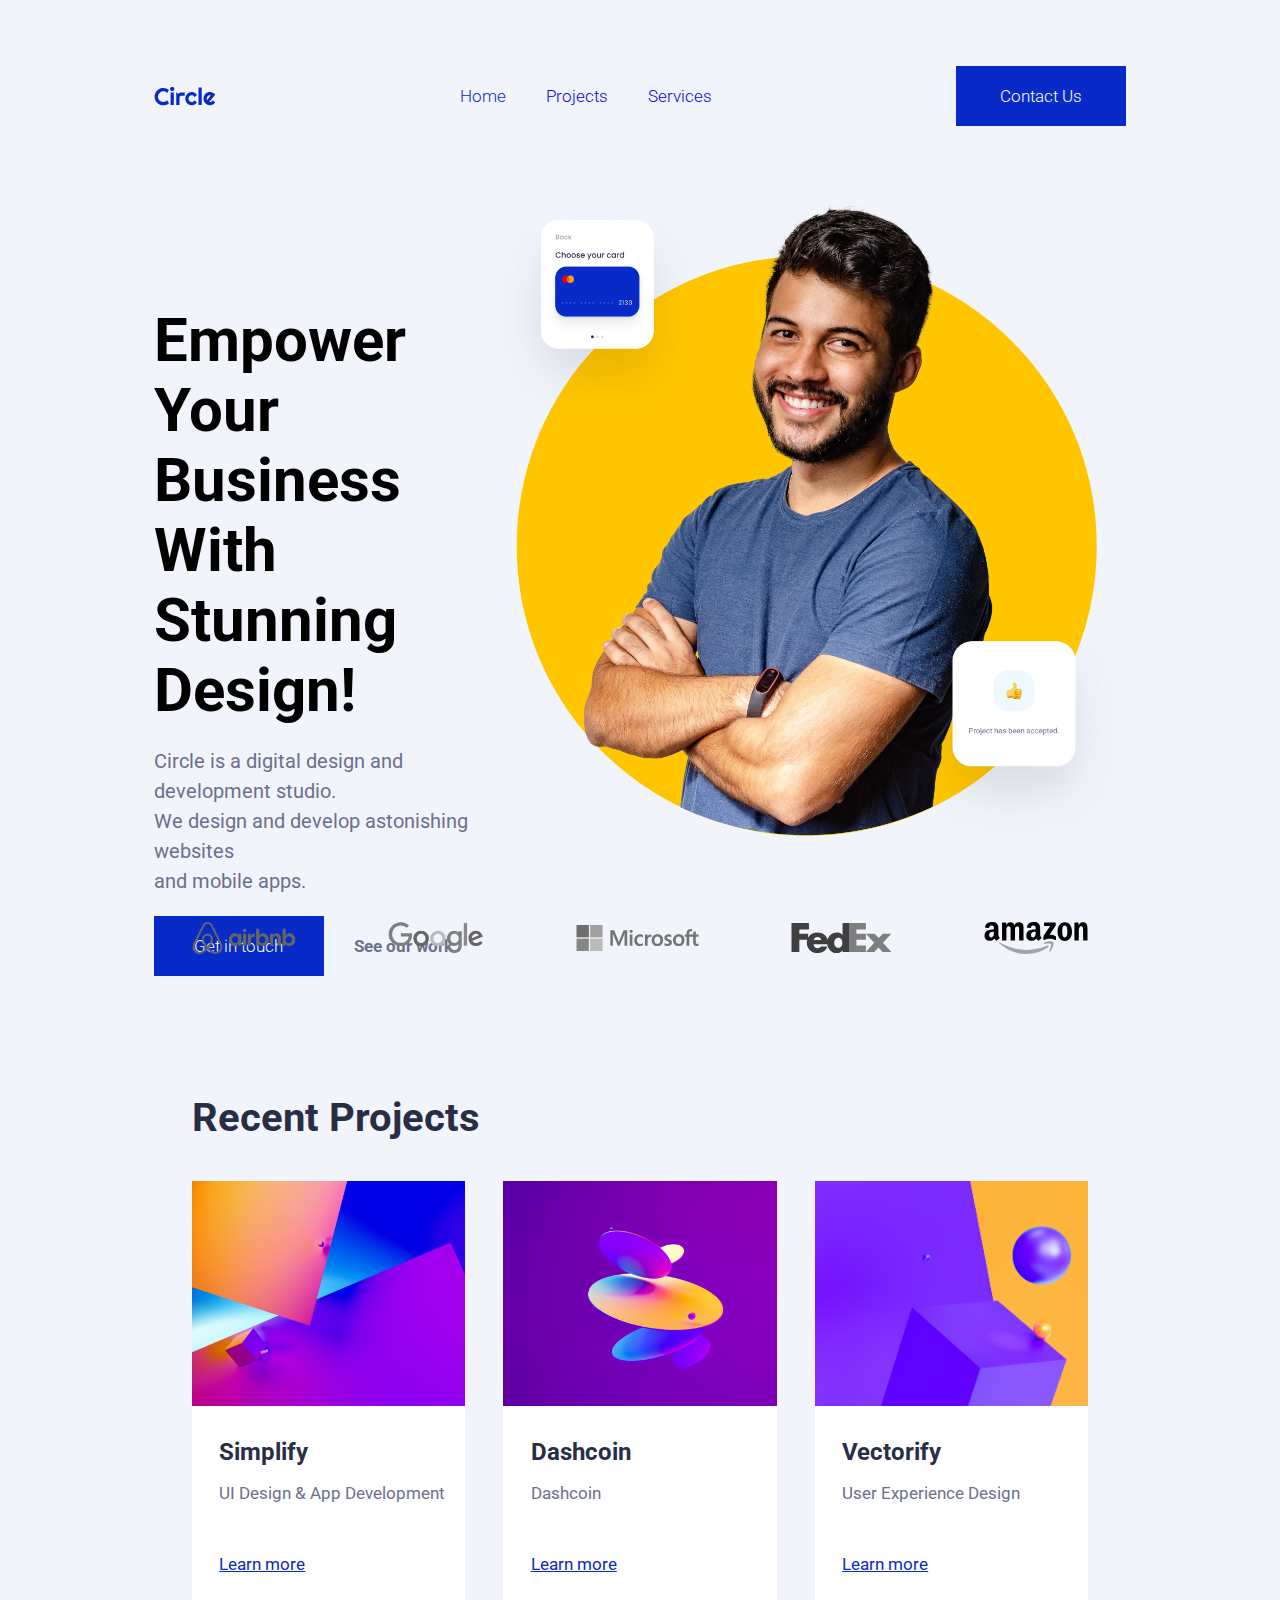
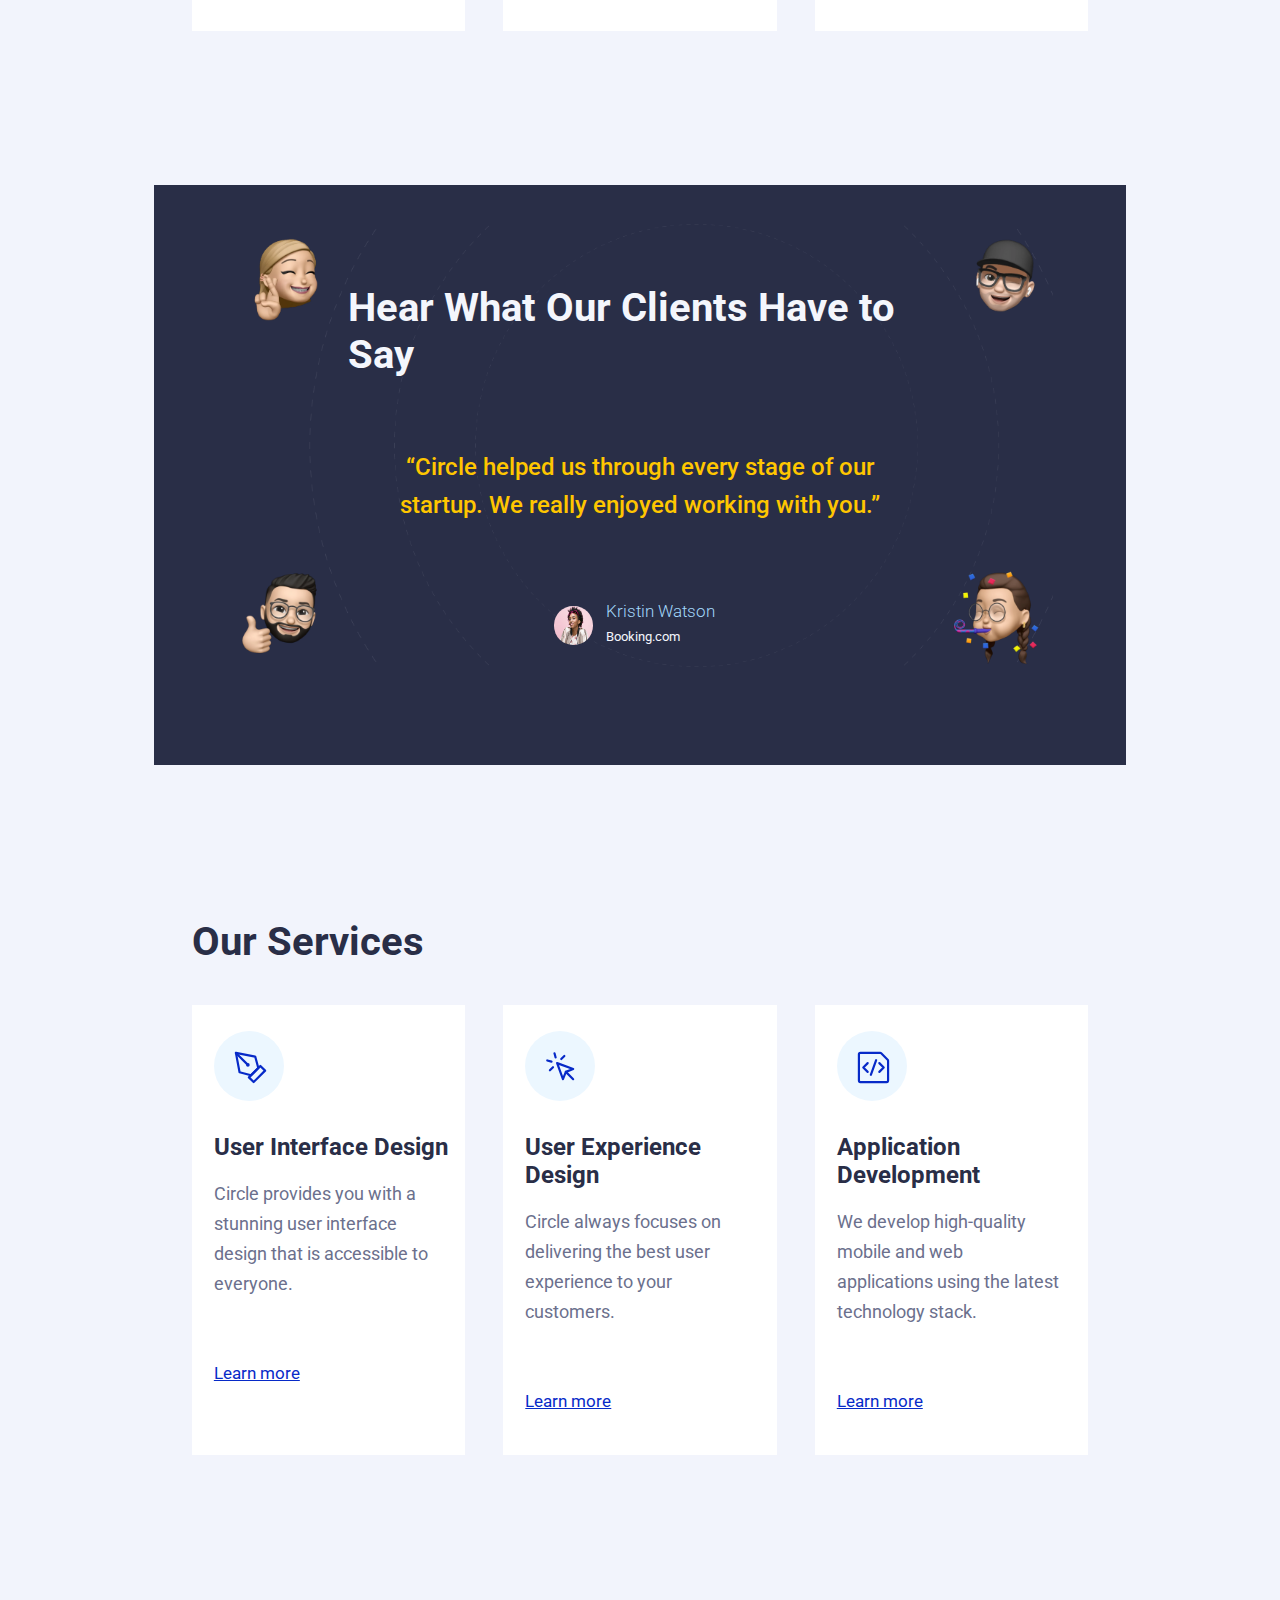
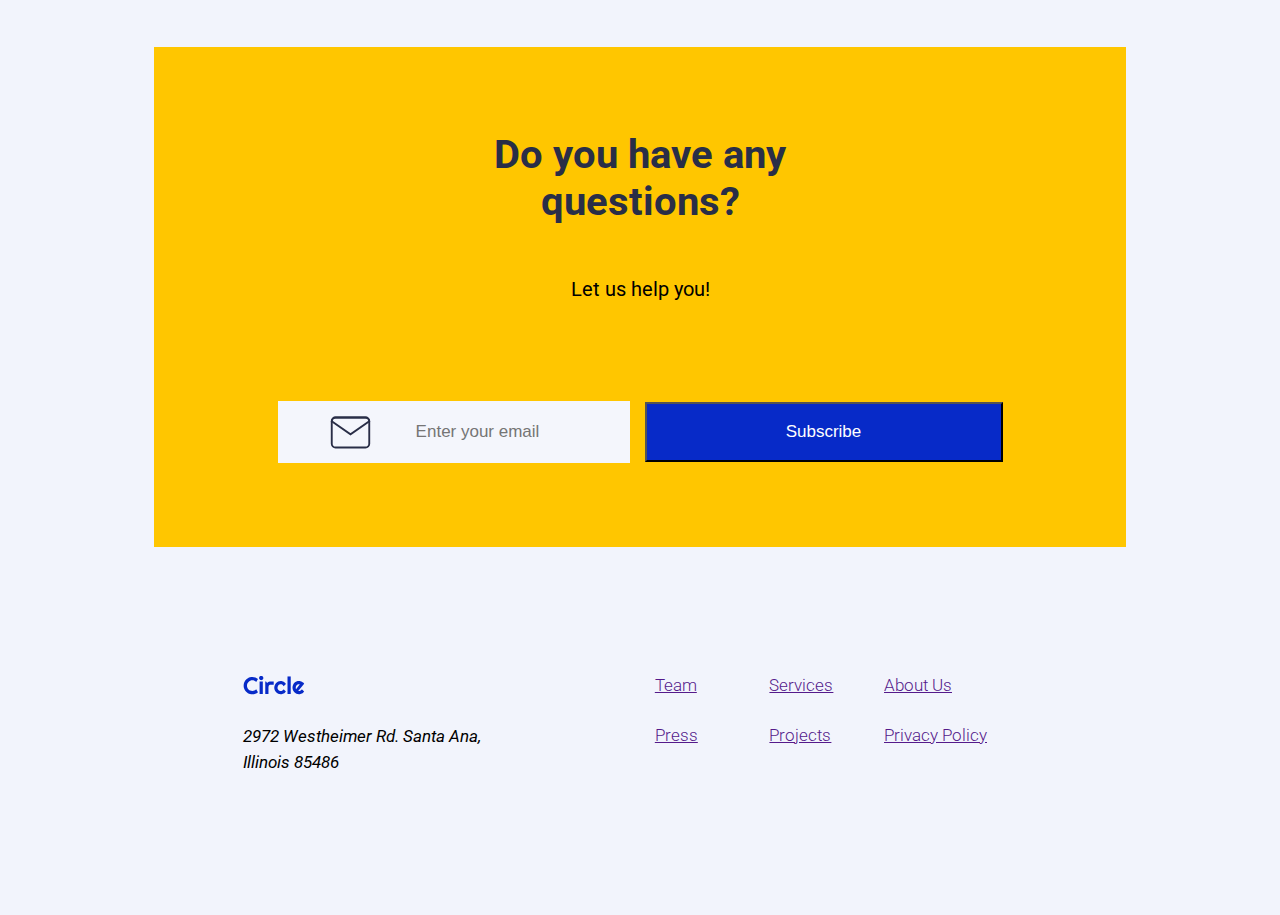
==== commit a5966ddd: "Complete landing page" ====
--- a/index.html
+++ b/index.html
@@ -186,8 +186,8 @@
           <img alt="Circle logo" src="./project-assets/logos/circle.svg">
           <address class="address">2972 Westheimer Rd. Santa Ana, </br> Illinois 85486 </address>
         </div>
-        <div class="footer-links">
-          <ul>
+        <!-- <div class="footer-links"> -->
+          <ul class="footer-links">
             <li><a href="" target="_blank">Team</a></li>
             <li><a href="" target="_blank">Services</a></li>
             <li><a href="" target="_blank">About Us</a></li>
@@ -195,7 +195,7 @@
             <li><a href="" target="_blank">Projects</a></li>
             <li><a href="" target="_blank">Privacy Policy</a></li>
           </ul>
-        </div>
+        <!-- </div> -->
       </div>
     </footer>
 
--- a/css/style.css
+++ b/css/style.css
@@ -470,13 +470,17 @@
 
   /* Footer  */
 
+  footer {
+    margin: 50px 22vw;
+}
+
   .footer-container {
-    height: 300px;
+    height: 240px;
     margin-top: 10vw;
     display: flex;
     flex-flow: column nowrap;
-    align-items: center;
-    justify-content: space-between;
+    align-items: flex-start;
+    justify-content: space-evenly;
 }
 
 .footer-content {
@@ -486,22 +490,23 @@
   gap: 15px;
 }
 
-  .address {
+.address {
     font-size: 17px;
     font-weight: 400;
     line-height: 25.5px;
   }
 
 
-.footer-links ul {
+.footer-links  {
   display: flex;
   flex-flow: row wrap;
-  justify-content: center;
+  justify-content: flex-start;
   align-items: center;
   text-decoration: none;
-}
-
-.footer-links ul li {
+  padding-left: 0px;
+}
+
+.footer-links  li {
   list-style: none;
   text-align: left;
   width: 30%;
@@ -763,5 +768,27 @@
   justify-content: center;
 }
 
-}
-
+/* FOOTER */
+
+footer {
+  margin: 0px 7vw;
+}
+
+.footer-container {
+  flex-flow: row nowrap;
+  justify-content: space-between;
+}
+
+.footer-content {
+  justify-content: space-between;
+  height: 100px;
+}
+
+.footer-links {
+  align-items: stretch;
+  height: 100px;
+  margin: 0px;
+}
+
+}
+
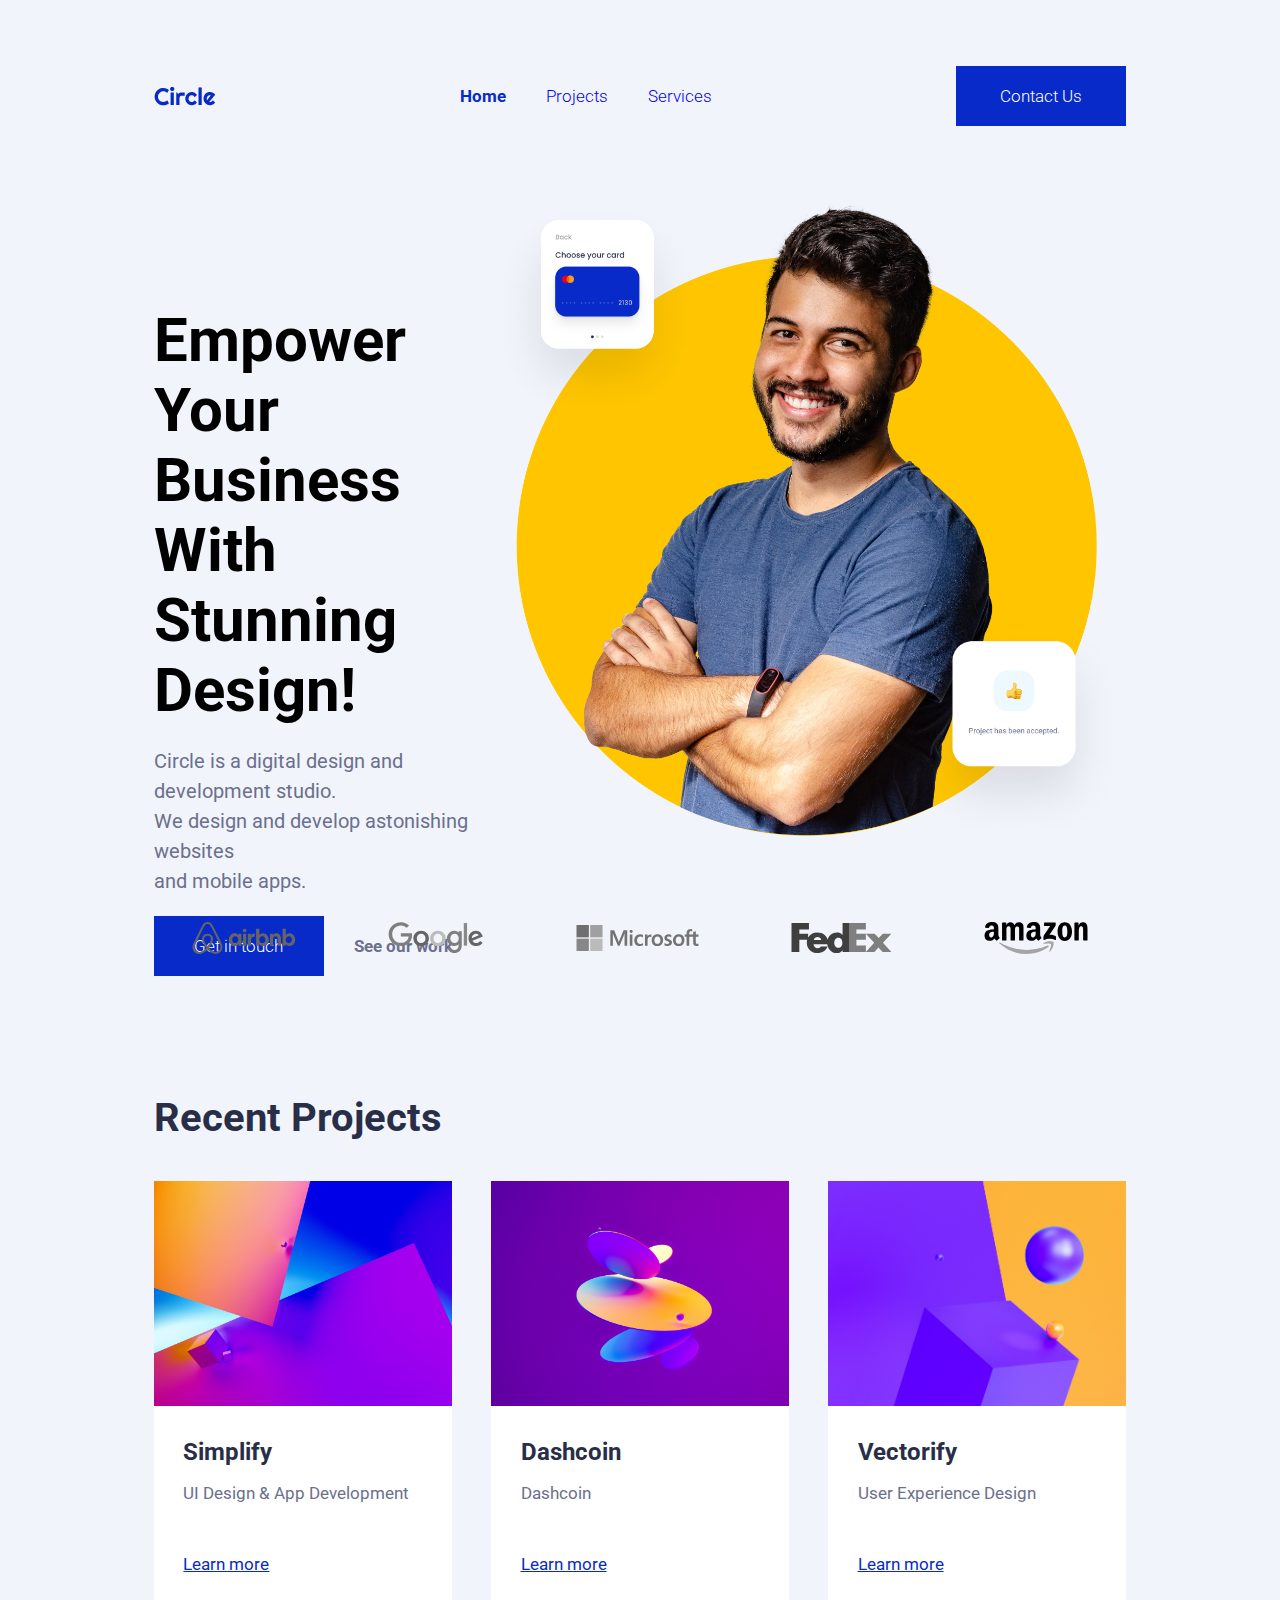
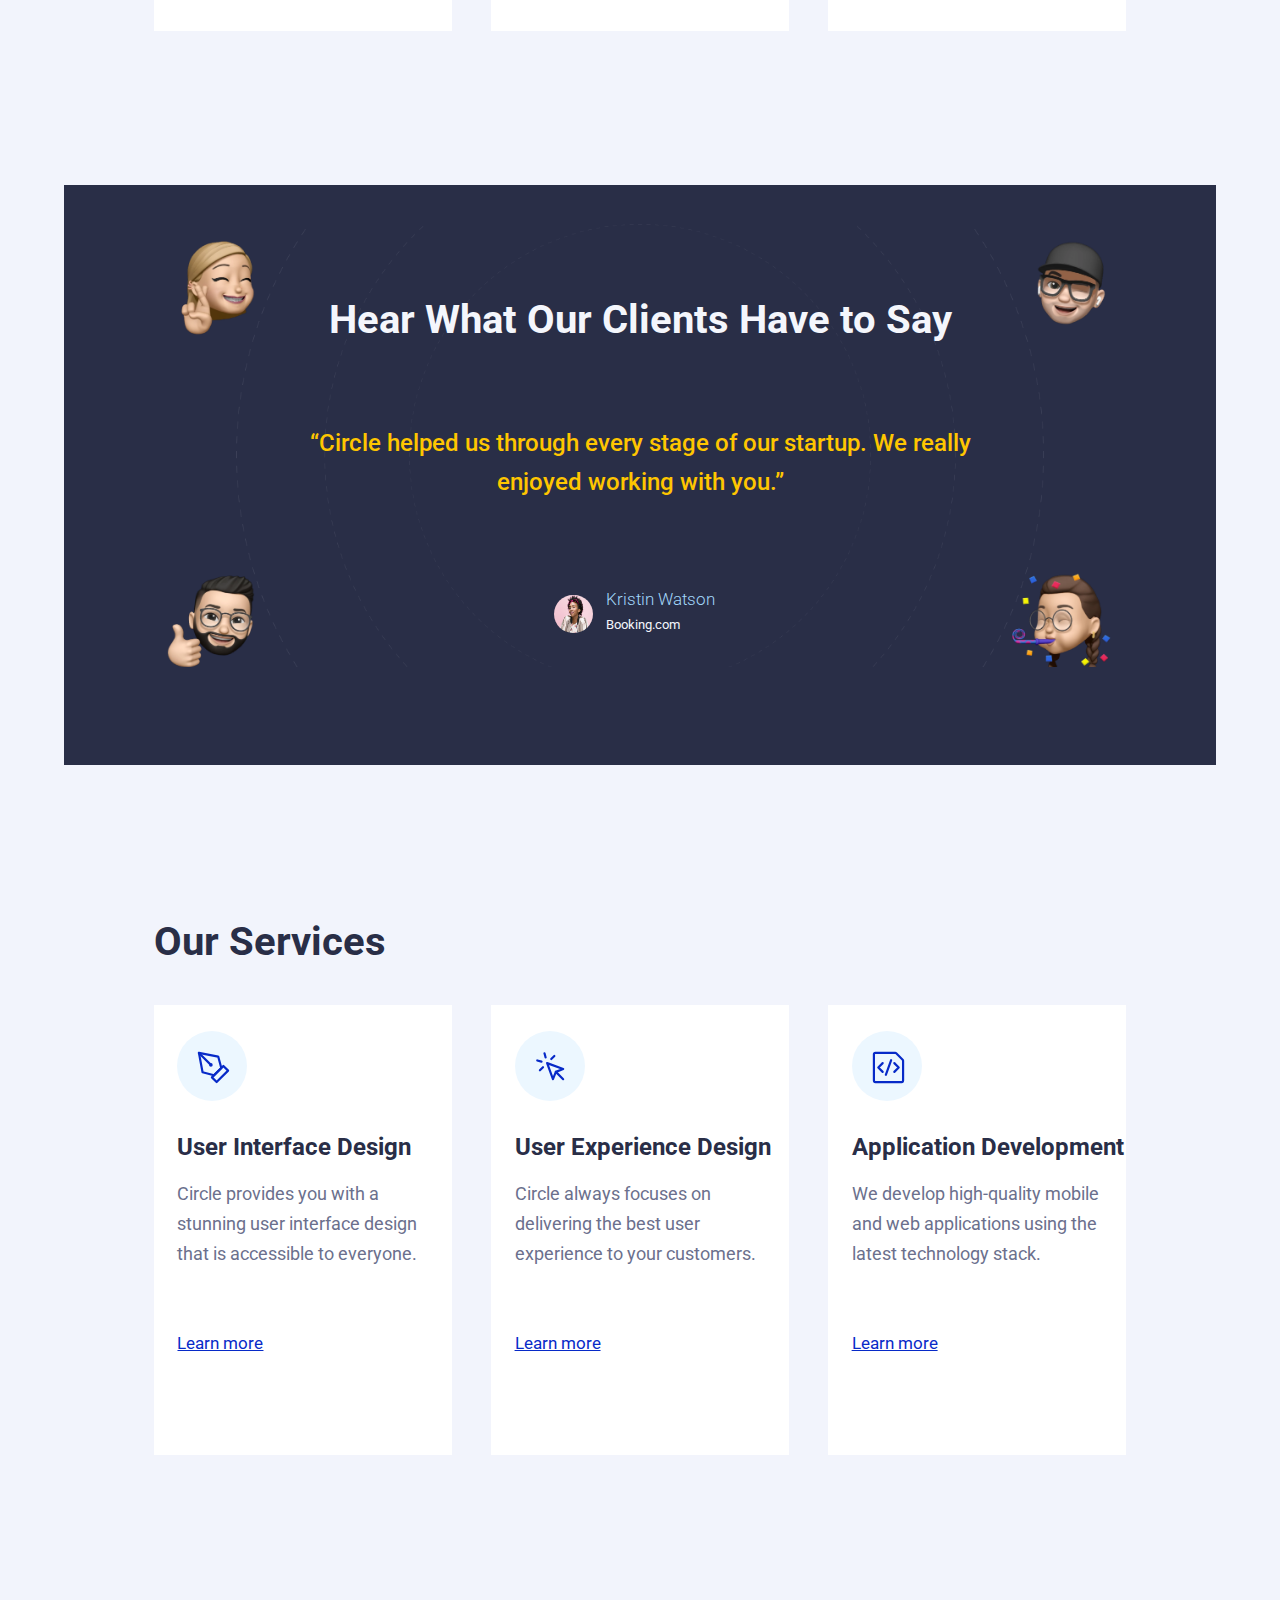
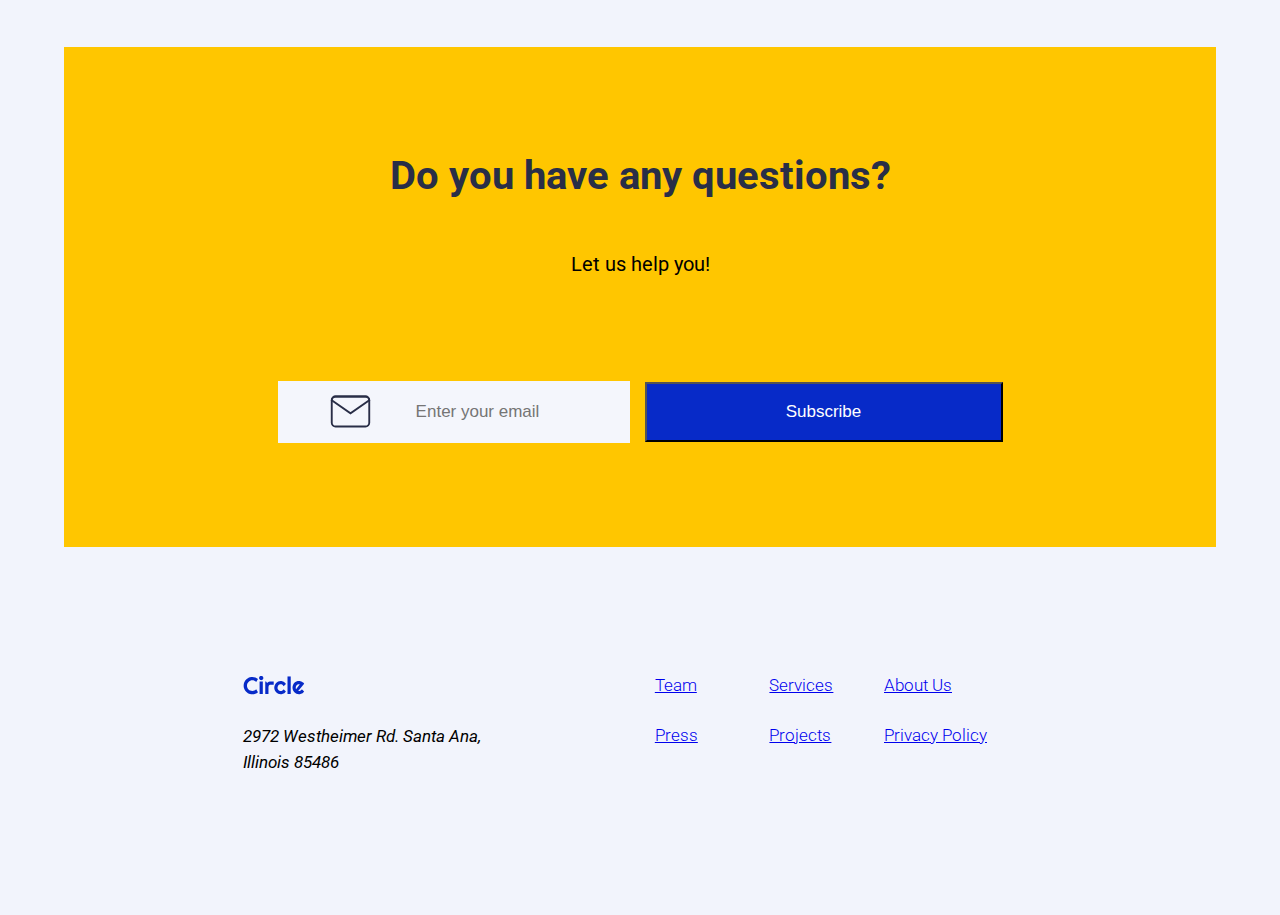
==== commit 3b5152ee: "Add form to contact us section" ====
--- a/index.html
+++ b/index.html
@@ -11,9 +11,9 @@
       <div class="nav-wrapper">
       <img alt="Circle logo" src="./project-assets/logos/circle.svg">
       <ul>
-        <li><a id="current-page" href="#">Home</a></li>
+        <li><a class="current-page" href="#">Home</a></li>
         <li><a href="./pages/projects.html">Projects</a></li>
-        <li><a href="./pages/services.html">Services</a></li>
+        <li><a href="#">Services</a></li>
       </ul>
       <div class="contact-btn">
         <a class="link-contact-us" href="./pages/contact-us.html">Contact Us</a>
@@ -188,12 +188,12 @@
         </div>
         <!-- <div class="footer-links"> -->
           <ul class="footer-links">
-            <li><a href="" target="_blank">Team</a></li>
-            <li><a href="" target="_blank">Services</a></li>
-            <li><a href="" target="_blank">About Us</a></li>
-            <li><a href="" target="_blank">Press</a></li>
-            <li><a href="" target="_blank">Projects</a></li>
-            <li><a href="" target="_blank">Privacy Policy</a></li>
+            <li><a href="#">Team</a></li>
+            <li><a href="#">Services</a></li>
+            <li><a href="#">About Us</a></li>
+            <li><a href="#">Press</a></li>
+            <li><a href="./pages/projects.html">Projects</a></li>
+            <li><a href="#">Privacy Policy</a></li>
           </ul>
         <!-- </div> -->
       </div>
--- a/css/style.css
+++ b/css/style.css
@@ -104,8 +104,9 @@
   text-decoration: none;
 }
 
-#current-page {
+.current-page {
   color: #072AC8;
+  font-weight: 700;
 }
 
 .contact-btn {
@@ -625,7 +626,7 @@
 }
 
 .projects-section {
-  margin: auto 3vw;
+  margin: auto ;
 }
 
 .projects {
@@ -656,7 +657,10 @@
 
 /* TEstimonial Section */
 
-
+.testimonial {
+  margin-left: -90px;
+  margin-right: -90px;
+}
 
 .testimonial-text-content {
   gap: 0px;
@@ -722,7 +726,7 @@
 /* Services Section */ 
 
 .services {
-  margin: auto 3vw;
+  margin: auto ;
 }
 
 .service-img-container {
@@ -755,7 +759,7 @@
 }
 
 .CTA {
-  margin-top: 15vw;
+  margin: 15vw -90px 0;
   display: flex;
   flex-wrap: nowrap;
   flex-direction: row;
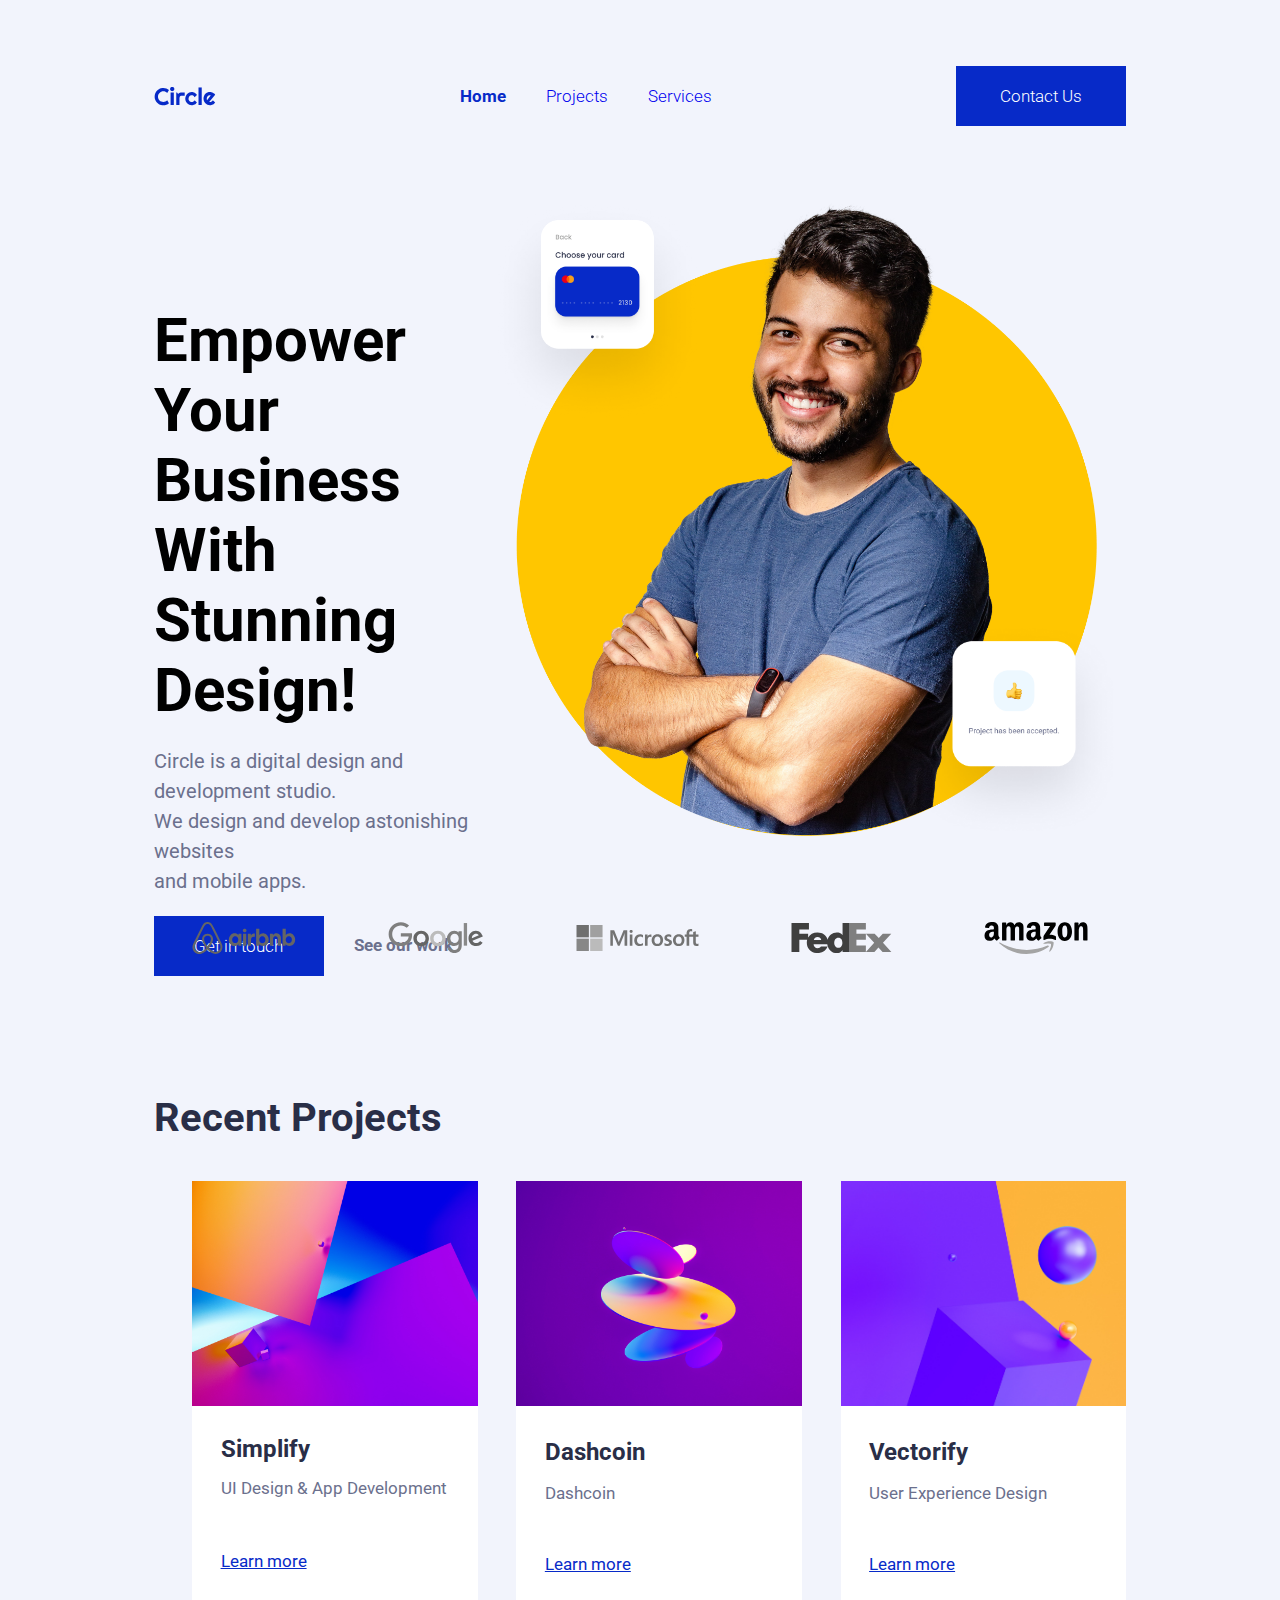
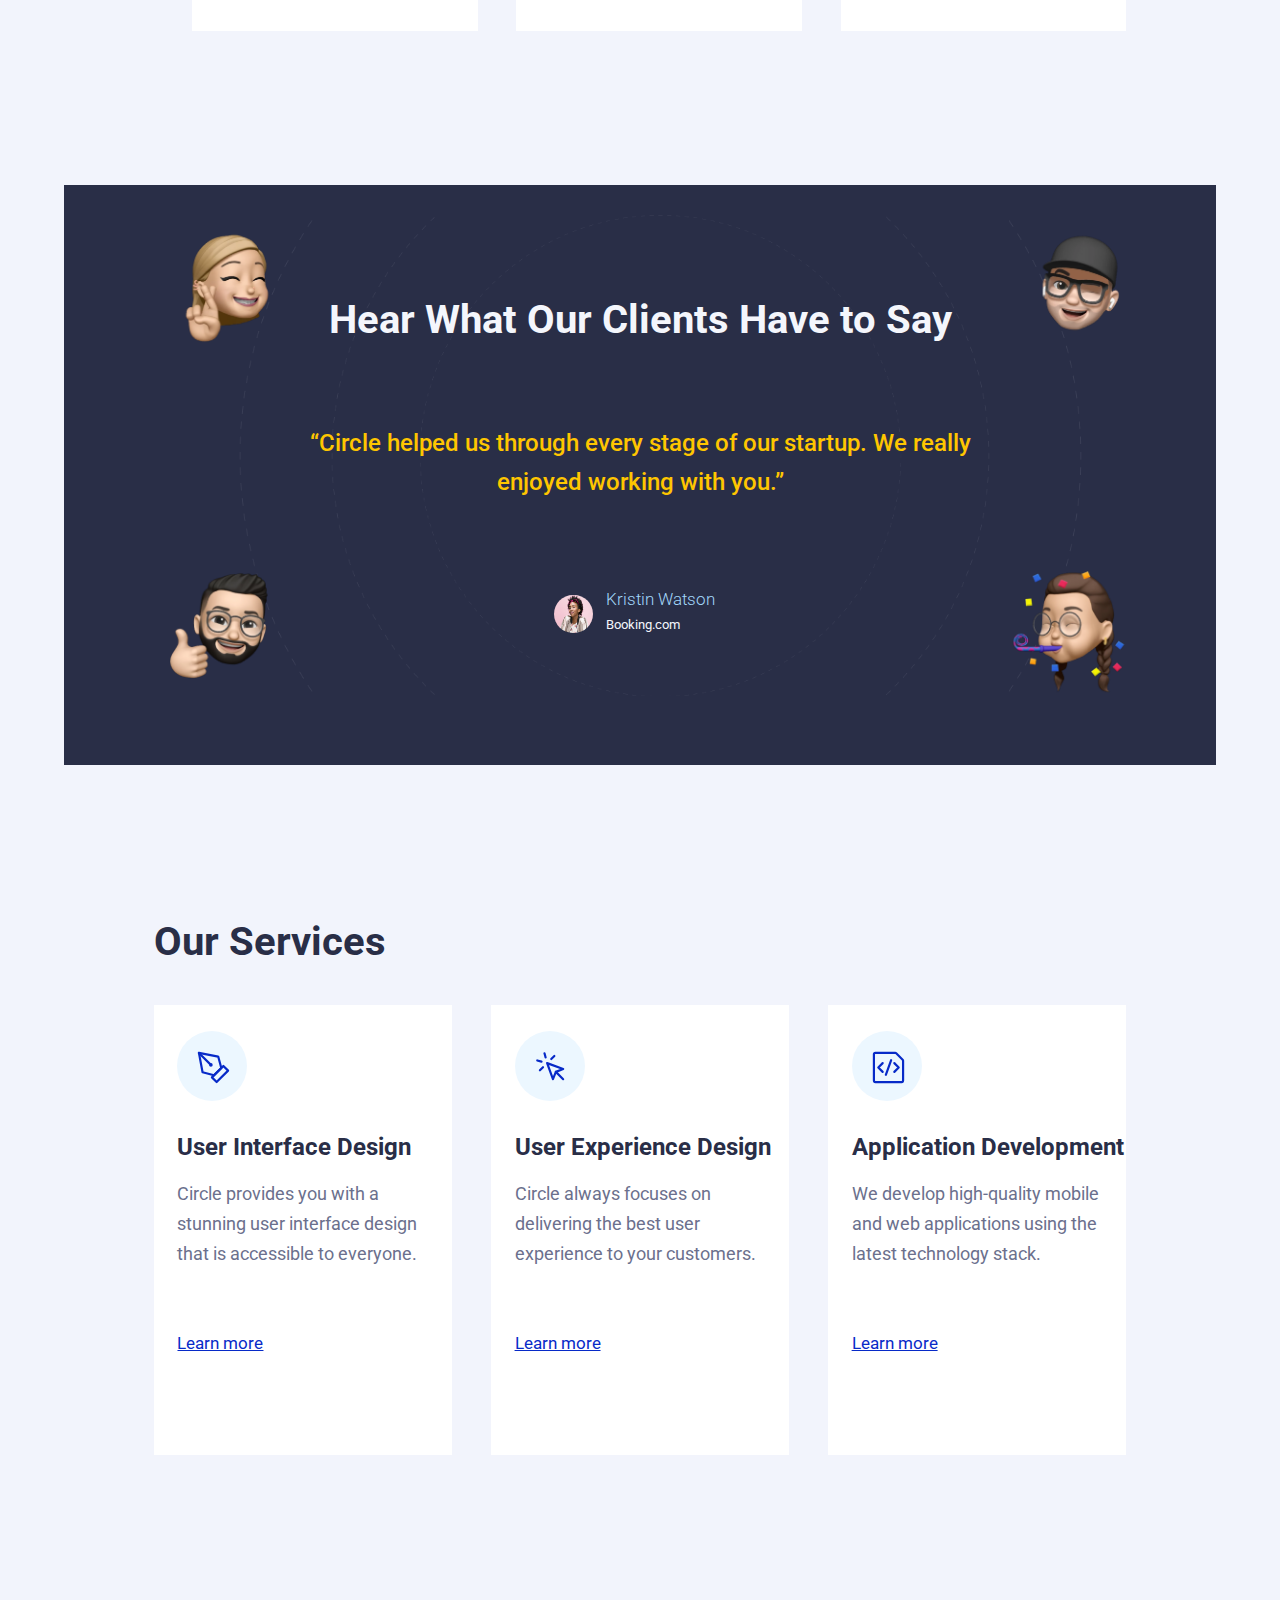
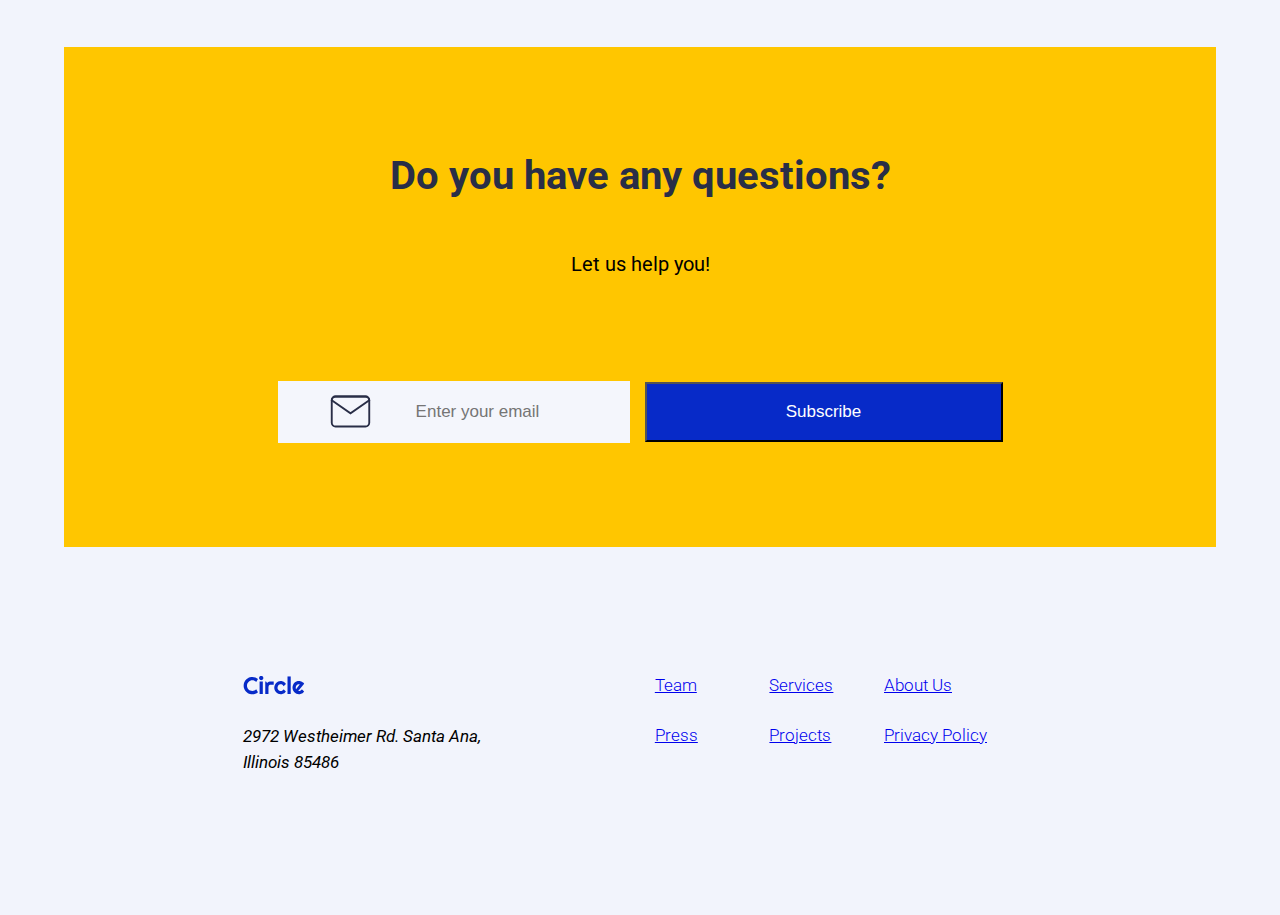
==== commit a362c515: "Complete form withou JS" ====
--- a/index.html
+++ b/index.html
@@ -15,7 +15,7 @@
         <li><a href="./pages/projects.html">Projects</a></li>
         <li><a href="#">Services</a></li>
       </ul>
-      <div class="contact-btn">
+      <div id="contact-btn">
         <a class="link-contact-us" href="./pages/contact-us.html">Contact Us</a>
       </div> 
     </div>
@@ -40,7 +40,7 @@
             <div class="contact-btn visible">
               <a class="link-get-touch" href="./pages/contact-us.html">Get in touch</a>
             </div> 
-            <p class="see-work">See our work</p>
+            <a class="see-work" href="#">See our work</p>
           </div>
         </div>
       </div>
--- a/css/style.css
+++ b/css/style.css
@@ -1,33 +1,4 @@
-/*
-Color styles
-
-Deep blue: 072AC8
-Light blue: 43D2FF
-3rd light blue: A2D6F9
-4th light blue: D1EDFF
-
-Blakish: 292E47
-Grey: 6B708D
-Light Grey: F2F4FC
-4th Grey: ECF7FF
-
-Yellow: FFC600
-
-
-Text Styles
-
-Heading H1 60 Bold
-Heading H2 50 Bold
-Heading H3 40 Bold
-Heading H4 24 Bold
-Body Intro Text 24 Medium
-Body Intro Text 20 Regular
-Headline Text 17 Regular
-Headline Text 17 Medium
-Caption 1 Text 15 Regular
-Caption 2 Text 13 Regular
-
-*/
+
 
 @import url('https://fonts.googleapis.com/css?family=Roboto+Condensed:700|Roboto:100,300,700');
 
@@ -61,7 +32,6 @@
   font-weight: 700;
   line-height: 47px;
   text-align: left;
-  /* margin-bottom: 20px; */
   color: #292E47;
   text-align: center;
 }
@@ -83,7 +53,7 @@
   flex-direction: row;
   justify-content: space-between;
   align-items: center;
-  margin: 0px 10px;
+  margin: 0px 20px;
   height: 52px;
 }
 
@@ -111,14 +81,12 @@
 
 .contact-btn {
   display:none;
-
   background-color: #072AC8;
   padding: 4px 10px;
   width: 150px;
   height: 52px;
   justify-content: center;
   align-items: center;
-
 }
 
 
@@ -138,7 +106,6 @@
   grid-template-columns: 1fr 1fr;
   grid-template-rows: 1fr 1fr;
   grid-template-areas: "top-left  . "
-                       /* ". . ." */
                        ". bottom-right";
   height: 90vh;
   background-image: url(/project-assets/hero-section/hero-image.png);
@@ -151,15 +118,12 @@
   grid-area: top-left ;
   min-height: 0;
   position: relative;
-  /* max-width: 70%; */
-
 }
 
 .card-2-wrapper {
   grid-area: bottom-right ;
   min-height: 0;
   position: relative;
-  /* max-width: 50%; */
 }
 
 .hero-card-1 {
@@ -173,14 +137,10 @@
   width: 70%;
 }
 
-
-
 .hero-content {
   margin: 0px 10px;
   gap: 20px;
 }
-
-
 
 .hero-explain {
   font-size: 20px;
@@ -206,6 +166,8 @@
   font-size: 17px;
   line-height: 22.1px;
   color: #6B708D;
+  text-decoration: none;
+  margin-top: 16px;
 }
 
 .hero-content-bottom-wrapper {
@@ -472,7 +434,7 @@
   /* Footer  */
 
   footer {
-    margin: 50px 22vw;
+    margin: 50px 20vw;
 }
 
   .footer-container {
@@ -539,9 +501,26 @@
     padding: 0;
   }
 
-  .contact-btn {
-    display:flex;
-    }
+
+    /* .contact-btn {
+      display:flex;
+      background-color: #072AC8;
+      padding: 4px 10px;
+      width: 150px;
+      height: 52px;
+      justify-content: center;
+      align-items: center;
+    } */
+
+    #contact-btn {
+      display:flex;
+      background-color: #072AC8;
+      padding: 4px 10px;
+      width: 150px;
+      height: 52px;
+      justify-content: center;
+      align-items: center;
+    }  
 
     .link-contact-us {
       color: #FFF;
@@ -551,8 +530,6 @@
     /* Hero Section */
 
     .hero {
-      /* margin-top: 20px; */
-      /* width: 100%; */
       min-height: 500px;
     }
 
@@ -682,9 +659,9 @@
 .emoji {
   position: absolute;
   width: 85%;
-  height: 85%;
+  height: 92%;
   top: 0;
-  bottom: 0;
+  bottom: -20px;
   left:0;
   right:0;
   margin: auto; 
@@ -694,7 +671,7 @@
 .emoji-template {
   position: absolute;
   width: 13%;
-  height: 25%;
+  height: 30%;
   background-repeat: no-repeat;
   background-size: cover;
 }
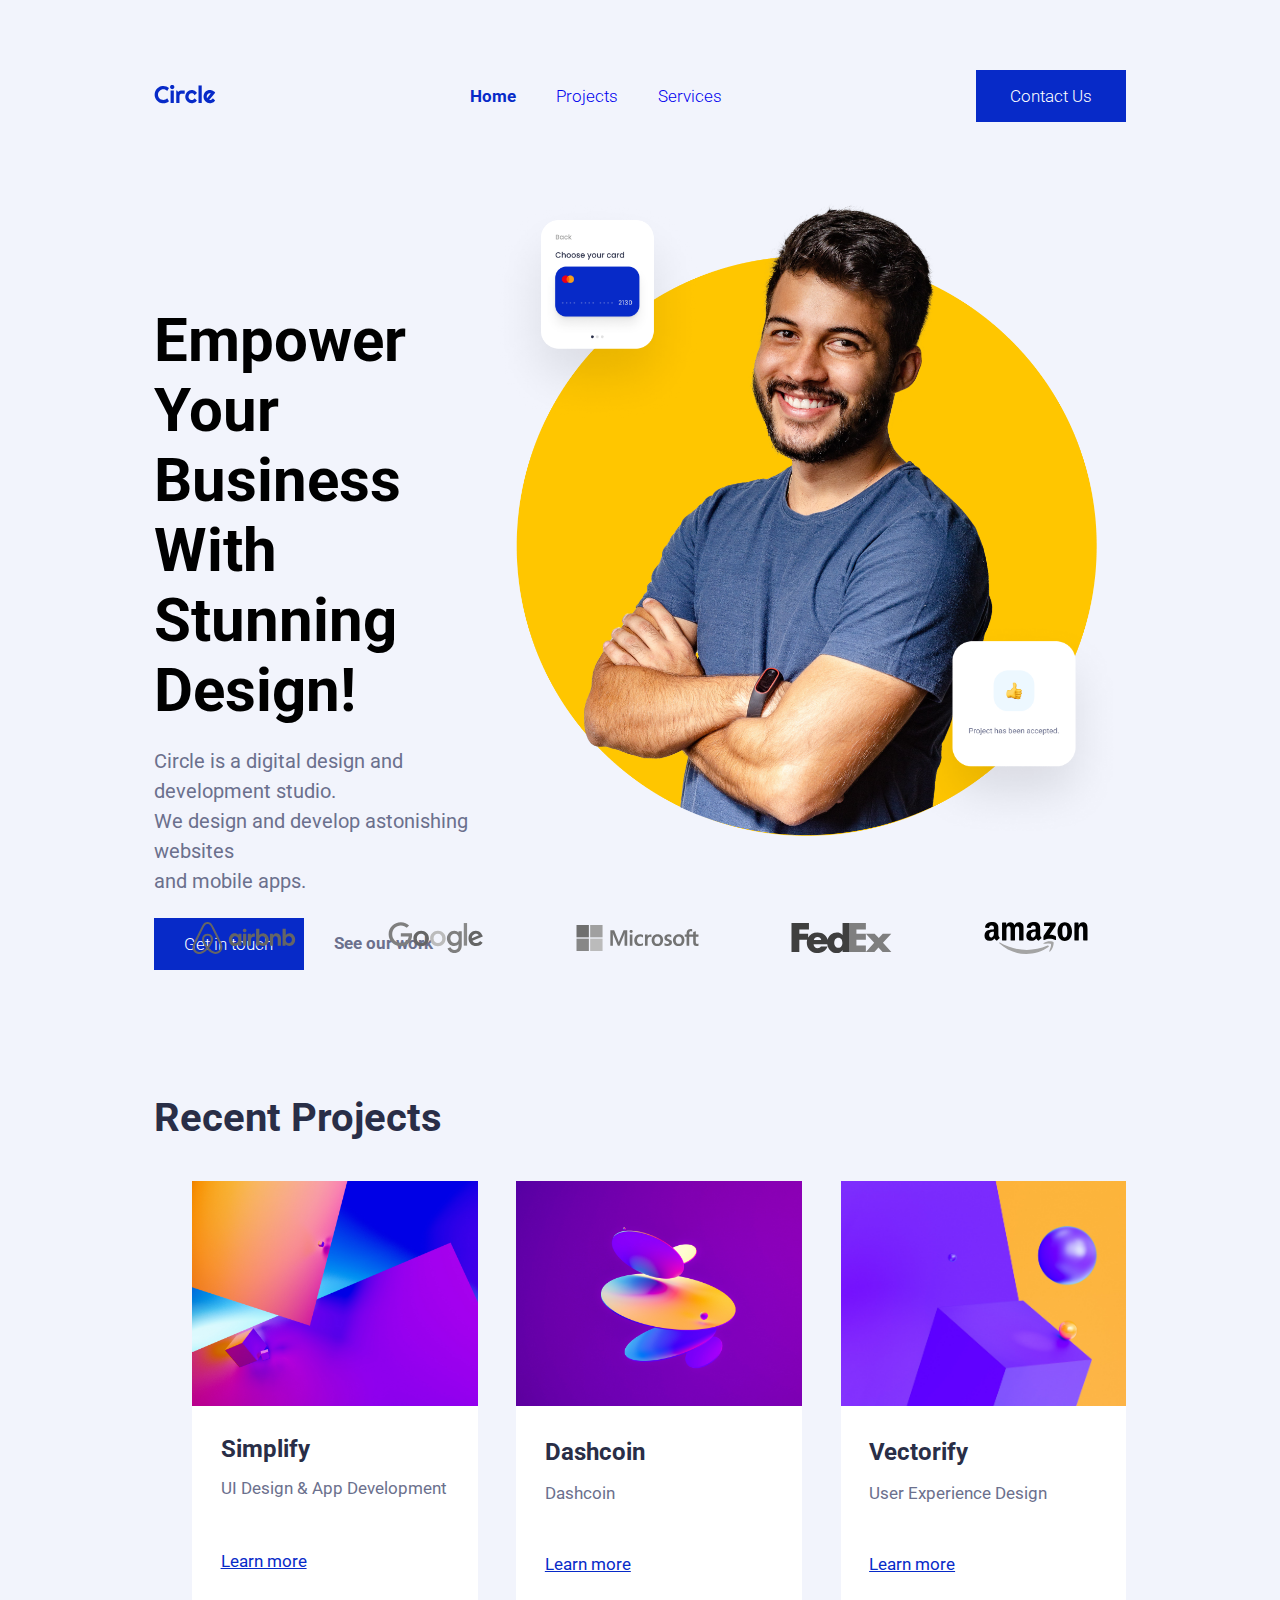
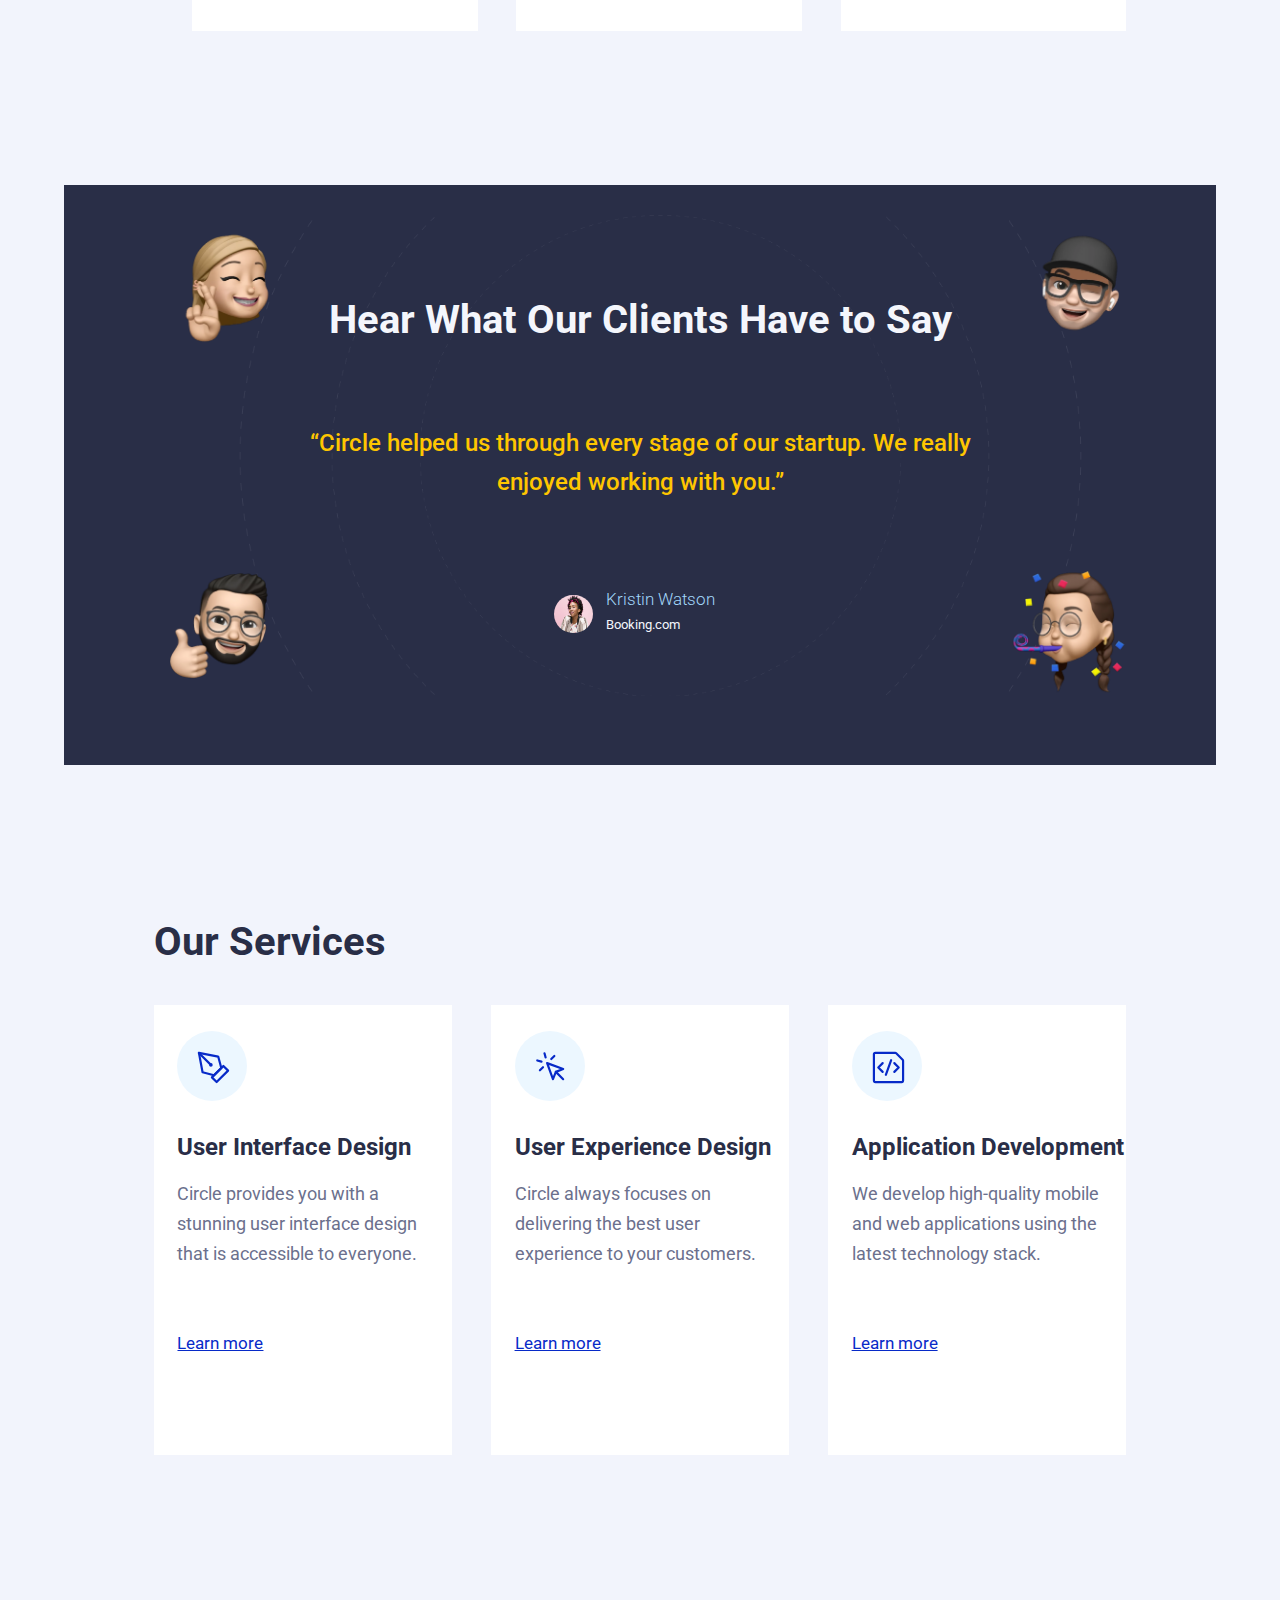
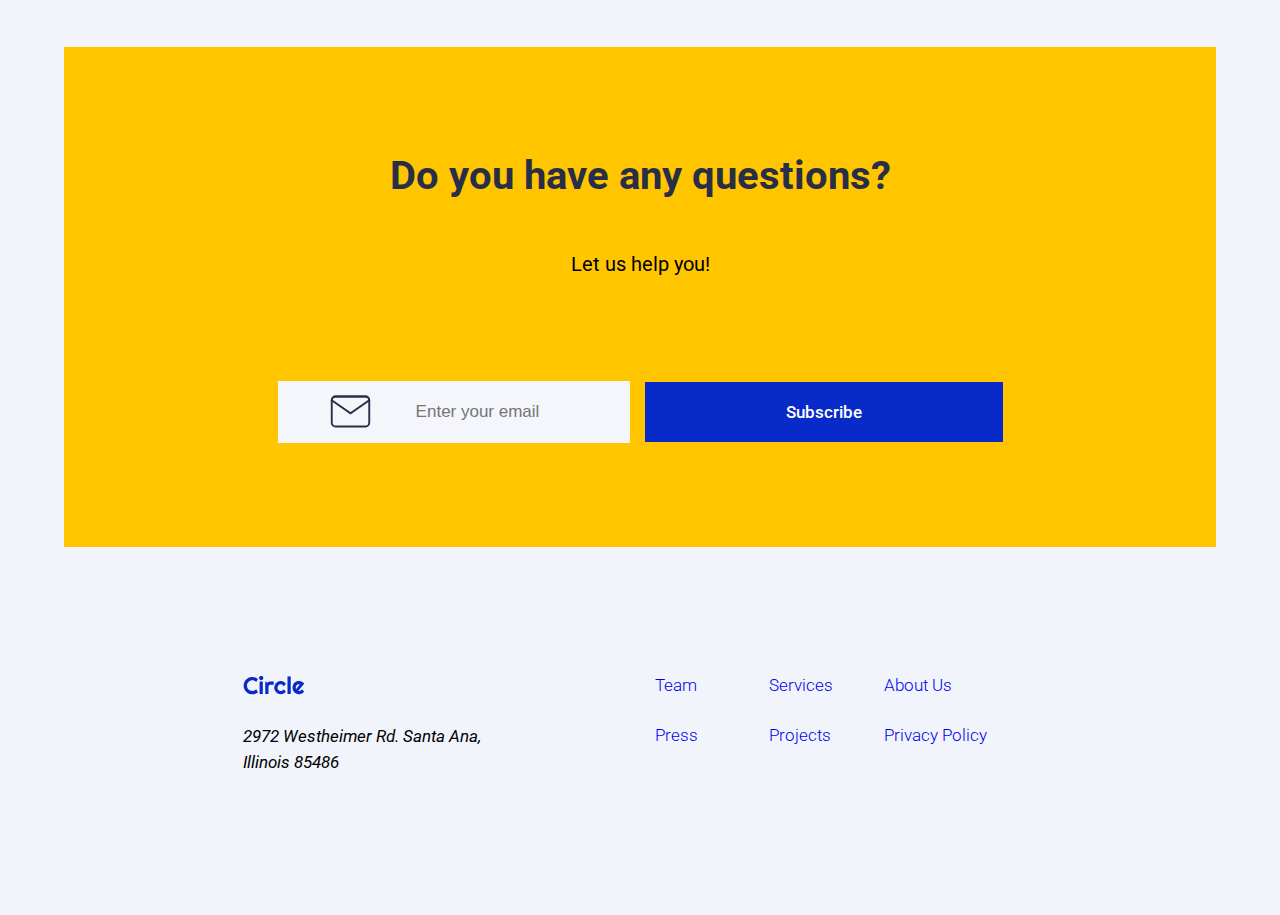
==== commit 601747ec: "Add buttons animations and scaling, full clickable butotns and link in top logo" ====
--- a/index.html
+++ b/index.html
@@ -9,7 +9,10 @@
   <body>
     <nav class="navbar">
       <div class="nav-wrapper">
-      <img alt="Circle logo" src="./project-assets/logos/circle.svg">
+      <div class="circle-logo-wrapper" >
+        <img alt="Circle logo" src="./project-assets/logos/circle.svg">
+        <a id="circle-logo-link" href="/index.html"></a>
+      </div>
       <ul>
         <li><a class="current-page" href="#">Home</a></li>
         <li><a href="./pages/projects.html">Projects</a></li>
@@ -40,7 +43,7 @@
             <div class="contact-btn visible">
               <a class="link-get-touch" href="./pages/contact-us.html">Get in touch</a>
             </div> 
-            <a class="see-work" href="#">See our work</p>
+            <a class="see-work" href="./pages/projects.html">See our work</p>
           </div>
         </div>
       </div>
@@ -171,9 +174,9 @@
       <div class="CTA-container">
         <h3 id="h3-CTA">Do you have any questions?</h3>
         <p>Let us help you!</p>
-          <form class="CTA-interaction" action="/form/submit" method="POST">
+          <form class="CTA-interaction" action="" >
             <input class="email-input" type="email" placeholder="Enter your email" name="email"/>
-            <button class="btn-subscribe">Subscribe</button>
+            <div class="btn-subscribe">Subscribe</div>
           </form>
       </div>
     </section>
@@ -198,7 +201,5 @@
         <!-- </div> -->
       </div>
     </footer>
-
-    <script type="text/javascript" src="./js/index.js"></script>
   </body>
 </html>
--- a/css/style.css
+++ b/css/style.css
@@ -5,7 +5,6 @@
 
 html {
   font-size: 17px;
-  /* line-height: 22.1px; */
   margin: 0px;
   padding: 0px;
   height: 100%;
@@ -82,13 +81,28 @@
 .contact-btn {
   display:none;
   background-color: #072AC8;
-  padding: 4px 10px;
   width: 150px;
   height: 52px;
   justify-content: center;
   align-items: center;
 }
 
+ul li:hover {
+  transform: scale(1.2); 
+}
+
+
+.circle-logo-wrapper {
+  position: relative;
+}
+
+#circle-logo-link {
+  position: absolute;
+  width: 100%;
+  height: 100%;
+  top: 0;
+  left: 0;
+}
 
 /* Hero Section */
 
@@ -159,6 +173,7 @@
 .link-get-touch {
   color: #FFF;
   text-decoration: none;
+  padding: 15px 30px;
 }
 
 .see-work {
@@ -306,7 +321,6 @@
     line-height: 15px;
     color: #F4F6FC;
   }
-
 
   .emoji {
     position: absolute;
@@ -323,7 +337,6 @@
     background-repeat: no-repeat;
     background-size: cover;
   }
-
 
   /* Services Section */
 
@@ -358,7 +371,6 @@
   left: 19px;
 }
 
-
 .service-description {
   color: #6B708D;
   font-size: 20px;
@@ -375,7 +387,6 @@
   height: 500px;
 }
 
-
 .CTA-container {
   position: relative;
   top: 50px;
@@ -405,21 +416,21 @@
 }
 
 .email-input {
-background-image: url(/project-assets/newsletter/icon/mail.svg);
-background-repeat: no-repeat;
-background-size: 15%;
-background-position: center left;
-height: 60px;
-width: 300px;
-padding-left: 50px;
-background-origin: content-box;
-position: relative;
-text-align: center;
-font-weight: 400;
-font-size: 17px;
-line-height: 25.5px;
-background-color: #F4F6FC;
-border: none;
+  background-image: url(/project-assets/newsletter/icon/mail.svg);
+  background-repeat: no-repeat;
+  background-size: 15%;
+  background-position: center left;
+  height: 60px;
+  width: 300px;
+  padding-left: 50px;
+  background-origin: content-box;
+  position: relative;
+  text-align: center;
+  font-weight: 400;
+  font-size: 17px;
+  line-height: 25.5px;
+  background-color: #F4F6FC;
+  border: none;
 }
 
 .btn-subscribe {
@@ -429,6 +440,10 @@
   font-size: 17px;
   height: 60px;
   width: 358px;
+  display: flex;
+  flex-direction: row;
+  justify-content: center;
+  align-items: center;
 }
 
   /* Footer  */
@@ -465,7 +480,6 @@
   flex-flow: row wrap;
   justify-content: flex-start;
   align-items: center;
-  text-decoration: none;
   padding-left: 0px;
 }
 
@@ -475,13 +489,16 @@
   width: 30%;
 }
 
+.footer-links  li a {
+  text-decoration: none;
+}
+
 /* ------------------------          Starting Media Queries -----------------------------------*/
 
 @media screen and (min-width: 640px) {
 
   body {
     margin: 0px 12vw;
-
   }
 
   .navbar {
@@ -501,25 +518,17 @@
     padding: 0;
   }
 
-
-    /* .contact-btn {
+    #contact-btn {
       display:flex;
       background-color: #072AC8;
-      padding: 4px 10px;
       width: 150px;
       height: 52px;
       justify-content: center;
       align-items: center;
-    } */
-
-    #contact-btn {
-      display:flex;
-      background-color: #072AC8;
-      padding: 4px 10px;
-      width: 150px;
-      height: 52px;
-      justify-content: center;
-      align-items: center;
+    }  
+
+    #contact-btn a {
+      padding: 15px 32px;
     }  
 
     .link-contact-us {
@@ -549,7 +558,6 @@
                            ". ."
                            ". bottom-right";
       height: 100%;
-
     }
 
     .hero-content {
@@ -575,7 +583,6 @@
       position: absolute;
       right: 0px;
       bottom: 0;
-      /* width: 50%; */
     }
 
     h1, .hero-explain {
@@ -665,7 +672,6 @@
   left:0;
   right:0;
   margin: auto; 
- 
 }
 
 .emoji-template {
